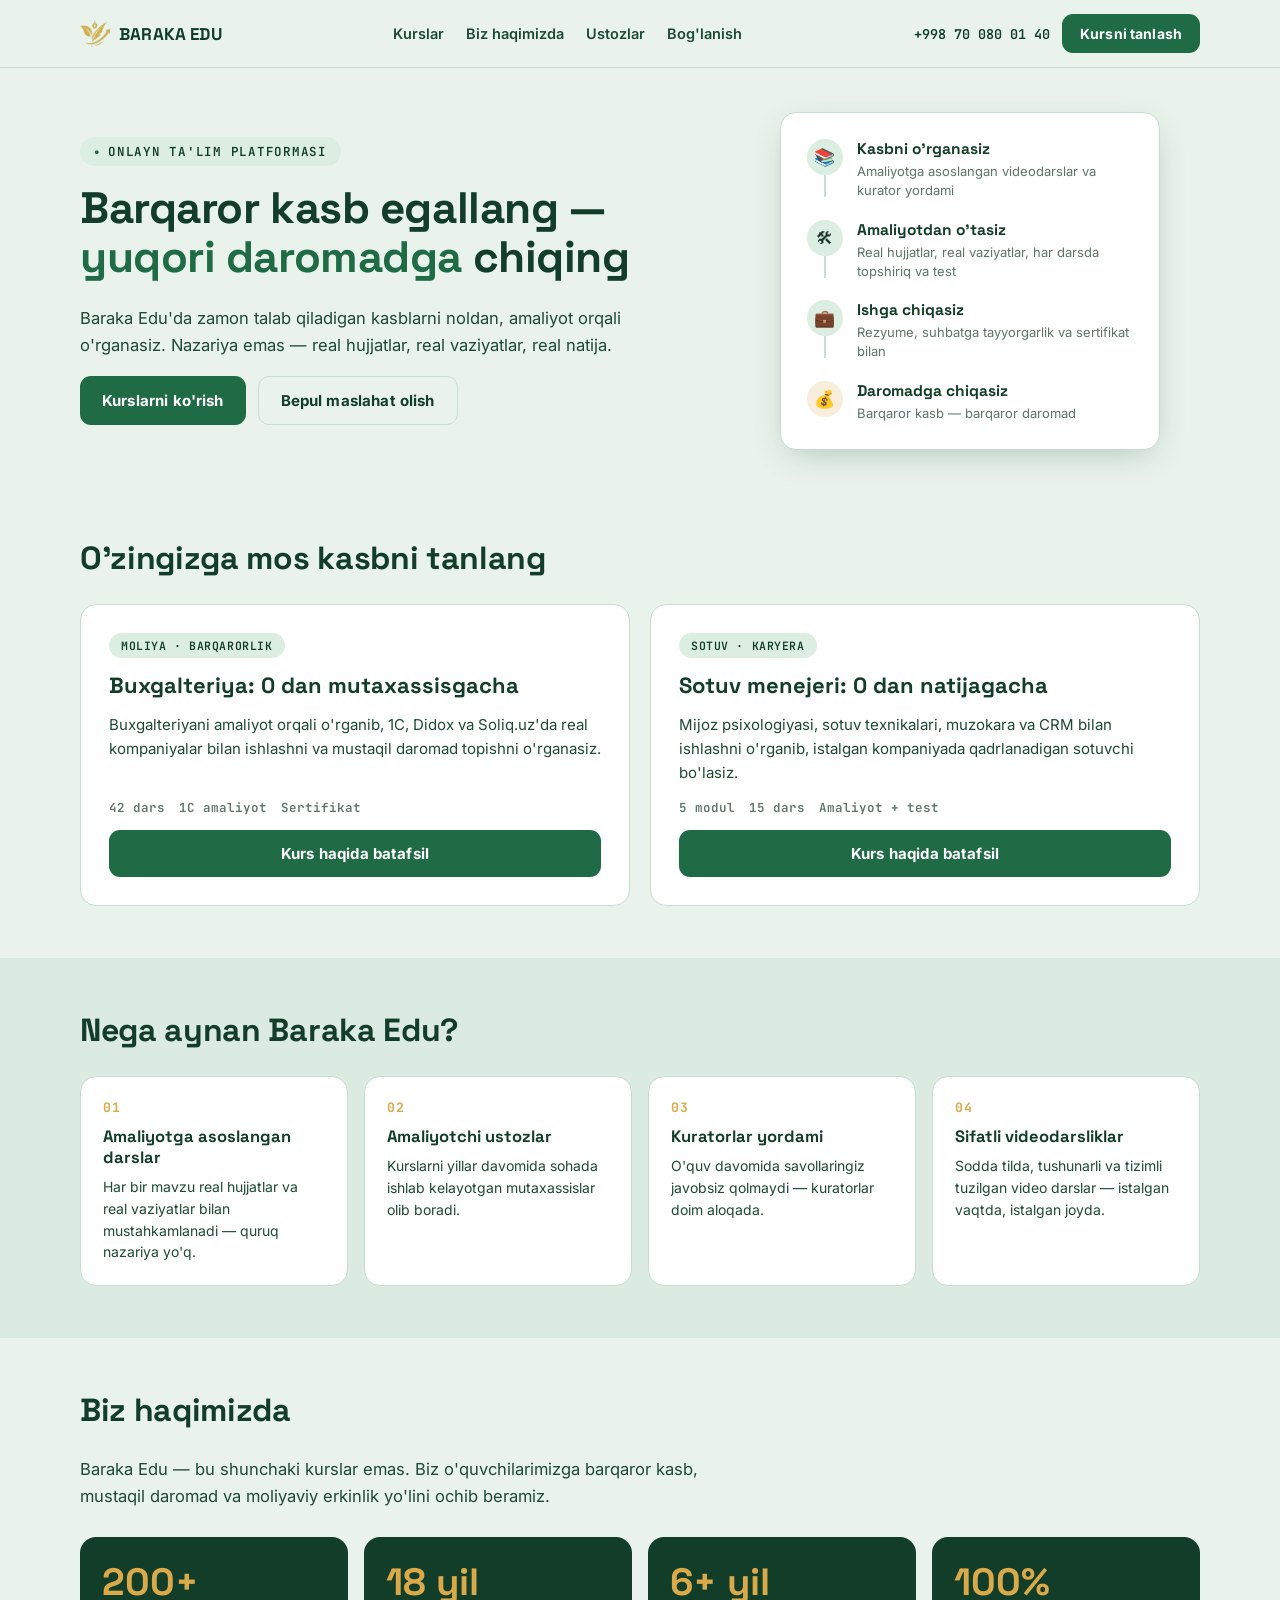
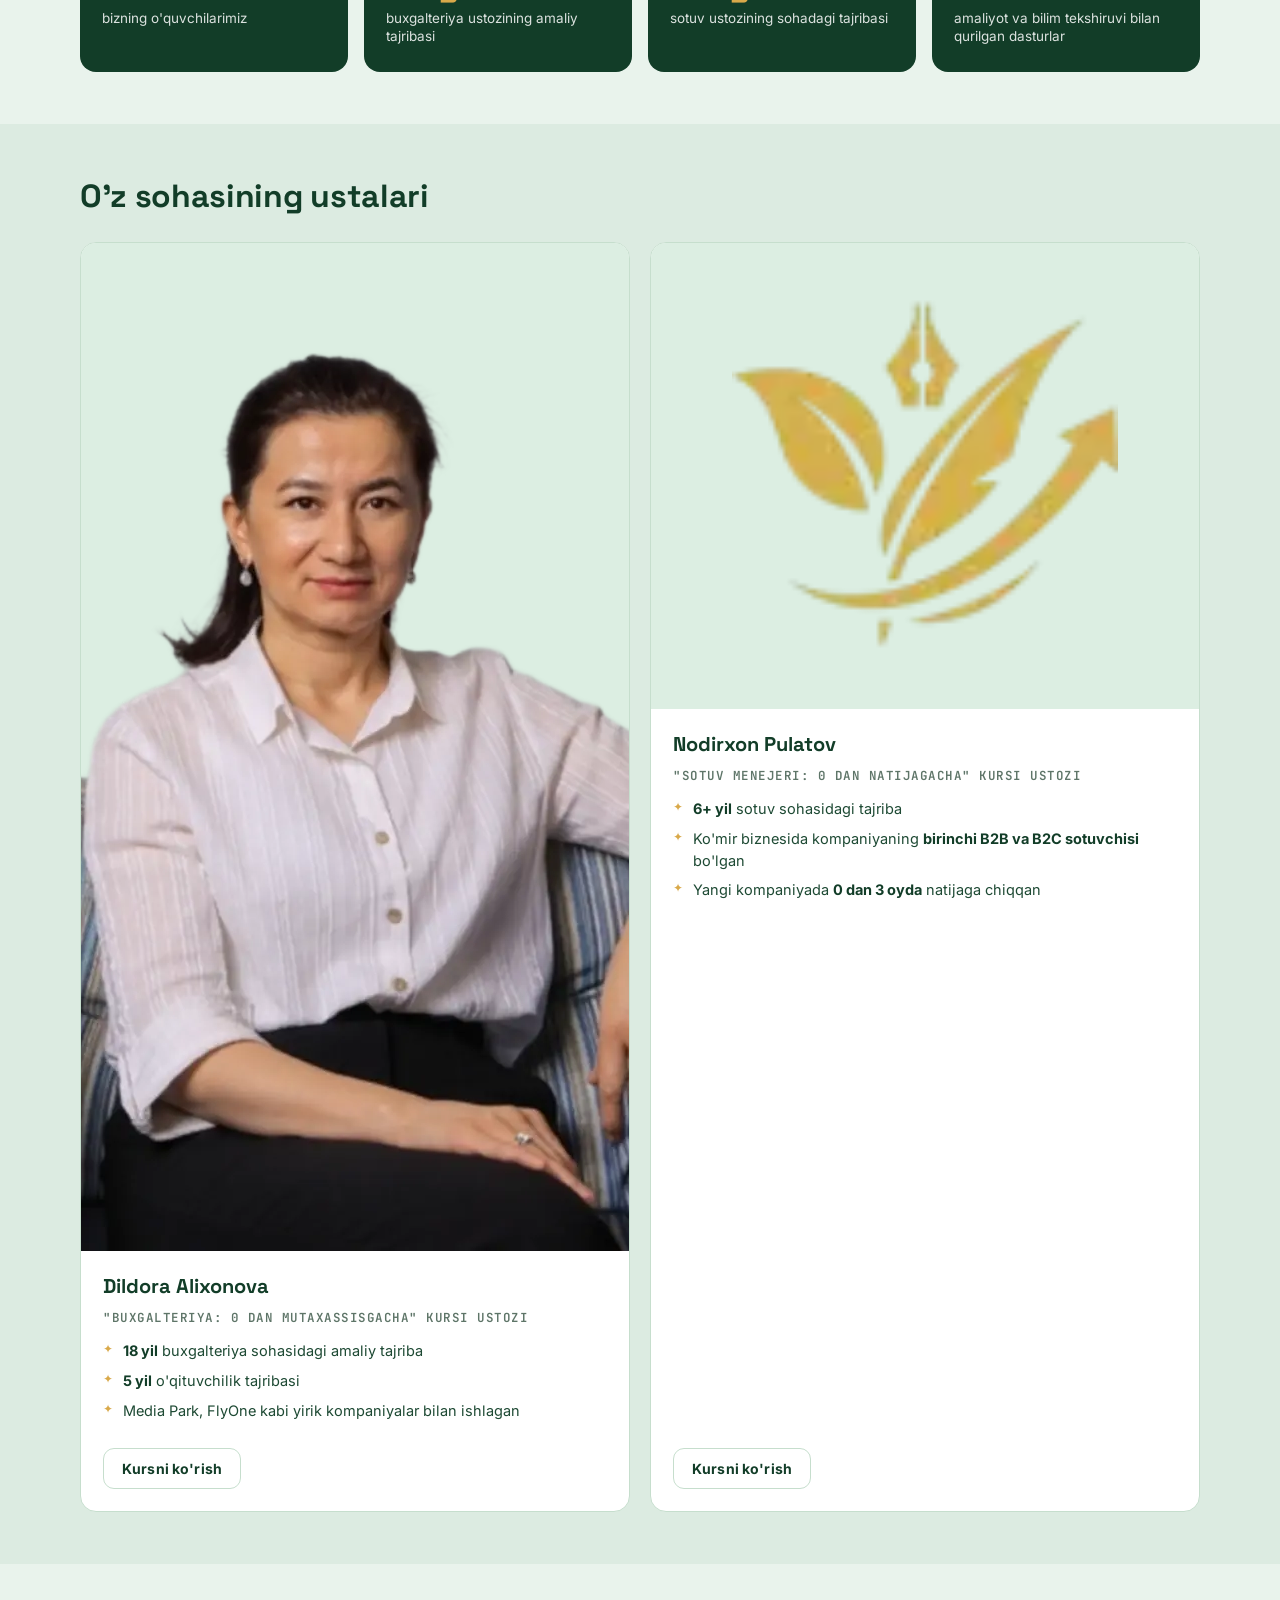
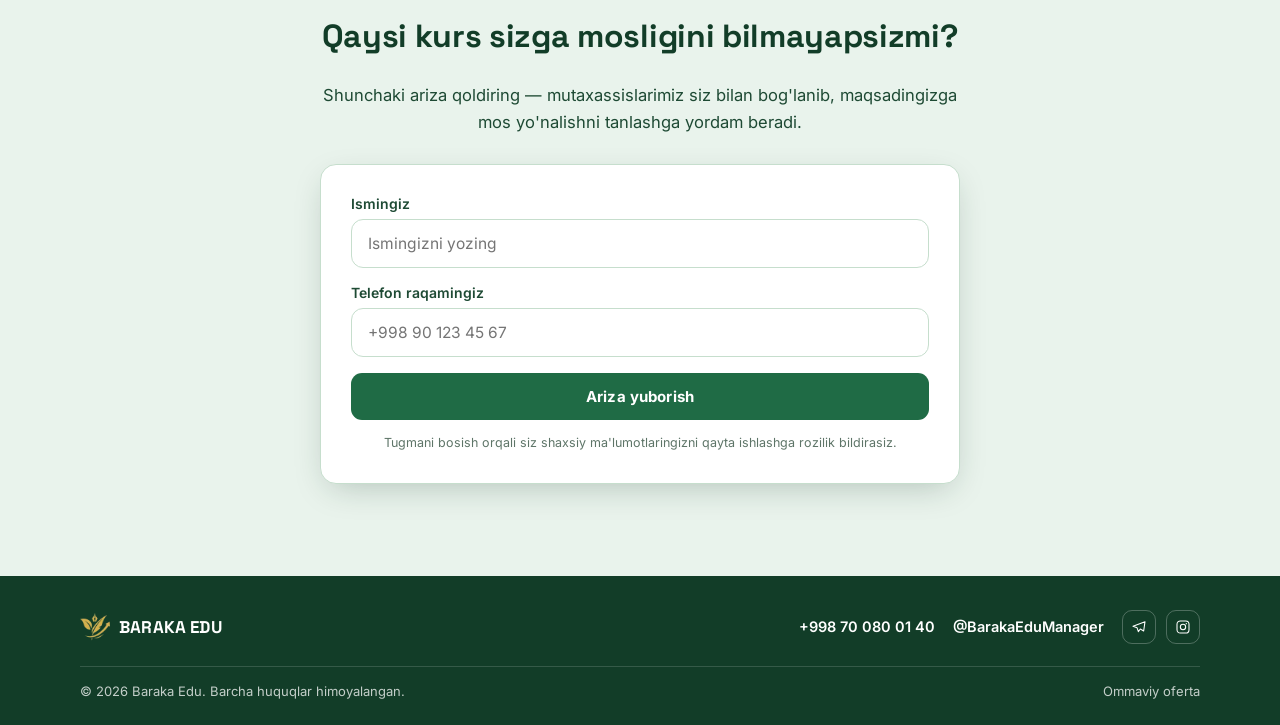
==== index.html @ 8a686b7c "SEO, optimization" ====
<!DOCTYPE html>
<html lang="uz">
<head>
<meta charset="UTF-8">
<meta name="viewport" content="width=device-width, initial-scale=1.0">
<title>Baraka Edu — Buxgalteriya va Sotuv menejeri onlayn kurslari</title>
<meta name="description" content="Baraka Edu — O'zbekistondagi onlayn ta'lim platformasi. Buxgalteriya va Sotuv menejeri kurslari: amaliyotga asoslangan darslar, tajribali ustozlar, kuratorlar yordami va sertifikat.">
<meta name="keywords" content="buxgalteriya kursi, sotuv menejeri kursi, onlayn kurs, 1C kursi, Baraka Edu, Toshkent">
<meta name="author" content="Baraka Edu">
<meta name="robots" content="index, follow, max-image-preview:large, max-snippet:-1">
<link rel="canonical" href="https://barakaeducation.uz/">
<meta property="og:type" content="website">
<meta property="og:site_name" content="Baraka Edu">
<meta property="og:locale" content="uz_UZ">
<meta property="og:url" content="https://barakaeducation.uz/">
<meta property="og:title" content="Baraka Edu — Buxgalteriya va Sotuv menejeri onlayn kurslari">
<meta property="og:description" content="Baraka Edu — O'zbekistondagi onlayn ta'lim platformasi. Buxgalteriya va Sotuv menejeri kurslari: amaliyotga asoslangan darslar, tajribali ustozlar, kuratorlar yordami va sertifikat.">
<meta property="og:image" content="https://barakaeducation.uz/img/og-image.jpg">
<meta name="twitter:card" content="summary_large_image">
<meta name="twitter:title" content="Baraka Edu — Buxgalteriya va Sotuv menejeri onlayn kurslari">
<meta name="twitter:description" content="Baraka Edu — O'zbekistondagi onlayn ta'lim platformasi. Buxgalteriya va Sotuv menejeri kurslari: amaliyotga asoslangan darslar, tajribali ustozlar, kuratorlar yordami va sertifikat.">
<meta name="twitter:image" content="https://barakaeducation.uz/img/og-image.jpg">
<meta name="theme-color" content="#1F6B45">
<link rel="icon" href="img/favicon.webp" type="image/webp">
<link rel="preload" href="fonts/inter-latin-400-normal.woff2" as="font" type="font/woff2" crossorigin>
<link rel="preload" href="fonts/space-grotesk-latin-700-normal.woff2" as="font" type="font/woff2" crossorigin>
<link rel="stylesheet" href="baraka.css?v=5">
<script type="application/ld+json">
{
 "@context": "https://schema.org",
 "@graph": [
  {
   "@type": "EducationalOrganization",
   "@id": "https://barakaeducation.uz/#org",
   "name": "Baraka Edu",
   "url": "https://barakaeducation.uz",
   "logo": "https://barakaeducation.uz/img/logo.webp",
   "description": "Onlayn ta'lim platformasi: buxgalteriya va sotuv menejeri kurslari.",
   "telephone": "+998700800140",
   "email": "info@barakaeducation.uz",
   "address": {
    "@type": "PostalAddress",
    "addressLocality": "Toshkent",
    "addressCountry": "UZ"
   },
   "sameAs": [
    "https://t.me/barakaedumanager",
    "https://instagram.com/barakaedu"
   ],
   "areaServed": {
    "@type": "Country",
    "name": "Uzbekistan"
   },
   "inLanguage": "uz"
  },
  {
   "@type": "WebSite",
   "@id": "https://barakaeducation.uz/#website",
   "url": "https://barakaeducation.uz",
   "name": "Baraka Edu",
   "publisher": {
    "@id": "https://barakaeducation.uz/#org"
   },
   "inLanguage": "uz"
  },
  {
   "@type": "Course",
   "@id": "https://barakaeducation.uz/buxgalteriya#course",
   "name": "Buxgalteriya: 0 dan mutaxassisgacha",
   "description": "Buxgalteriyani noldan o'rganish kursi: nazariya, 1C dasturi, Didox va Soliq.uz amaliyoti. 42 dars, sertifikat bilan yakunlanadi.",
   "url": "https://barakaeducation.uz/buxgalteriya",
   "provider": {
    "@id": "https://barakaeducation.uz/#org"
   },
   "inLanguage": "uz",
   "educationalLevel": "Beginner",
   "teaches": [
    "Buxgalteriya asoslari",
    "1C dasturida ishlash",
    "Didox elektron hujjat aylanishi",
    "Soliq.uz hisobotlari",
    "Ish haqi va xodimlar hisobi",
    "Kassa va bank operatsiyalari",
    "Balans va moliyaviy tahlil"
   ],
   "hasCourseInstance": {
    "@type": "CourseInstance",
    "courseMode": "online",
    "courseWorkload": "P10W",
    "instructor": {
     "@type": "Person",
     "name": "Dildora Alixonova",
     "description": "18 yillik buxgalteriya tajribasi, 5 yil o'qituvchilik. Media Park va FlyOne kompaniyalari bilan ishlagan."
    }
   },
   "numberOfCredits": 42,
   "offers": {
    "@type": "Offer",
    "category": "Paid",
    "availability": "https://schema.org/InStock",
    "priceCurrency": "UZS",
    "url": "https://barakaeducation.uz/buxgalteriya"
   }
  },
  {
   "@type": "Course",
   "@id": "https://barakaeducation.uz/sotuv-menejeri#course",
   "name": "Sotuv menejeri: 0 dan natijagacha",
   "description": "Sotuv menejeri kasbini noldan o'rganish kursi: mijoz psixologiyasi, sotuv texnikalari, muzokara, e'tirozlar bilan ishlash va CRM. 5 modul, 15 dars.",
   "url": "https://barakaeducation.uz/sotuv-menejeri",
   "provider": {
    "@id": "https://barakaeducation.uz/#org"
   },
   "inLanguage": "uz",
   "educationalLevel": "Beginner",
   "teaches": [
    "Sotuv menejerining biznesdagi o'rni",
    "Mijoz tipologiyasi va psixologiyasi",
    "Sotuv voronkasi",
    "SPIN va konsultativ sotuv metodlari",
    "Muzokara olib borish",
    "E'tirozlar bilan ishlash",
    "Chegirmasiz sotish",
    "KPI va motivatsiya",
    "CRM va hisobot"
   ],
   "hasCourseInstance": {
    "@type": "CourseInstance",
    "courseMode": "online",
    "courseWorkload": "P5W",
    "instructor": {
     "@type": "Person",
     "name": "Nodirxon Pulatov",
     "description": "6+ yillik sotuv tajribasi. Ko'mir biznesida kompaniyaning birinchi B2B va B2C sotuvchisi bo'lgan, yangi kompaniyada 0 dan 3 oyda natijaga chiqqan."
    }
   },
   "numberOfCredits": 15,
   "offers": {
    "@type": "Offer",
    "category": "Paid",
    "availability": "https://schema.org/InStock",
    "priceCurrency": "UZS",
    "url": "https://barakaeducation.uz/sotuv-menejeri"
   }
  }
 ]
}
</script>
</head>
<body id="top">

<header>
  <div class="header-inner">
    <a class="brand" href="#top">
      <img loading="eager" decoding="async" width="82" height="82" src="img/logo.webp" alt="Baraka Edu">
      BARAKA EDU
    </a>
    <nav class="mainnav">
      <a href="#kurslar">Kurslar</a>
      <a href="#biz">Biz haqimizda</a>
      <a href="#ustozlar">Ustozlar</a>
      <a href="#ariza">Bog'lanish</a>
    </nav>
    <div class="header-cta">
      <a class="header-phone" href="tel:+998700800140">+998 70 080 01 40</a>
      <a class="btn btn-primary btn-sm" href="#kurslar">Kursni tanlash</a>
    </div>
  </div>
</header>

<!-- HERO -->
<section class="hero">
  <div class="wrap">
    <div class="hero-grid">
      <div>
        <span class="eyebrow">Onlayn ta'lim platformasi</span>
        <h1>Barqaror kasb egallang —<br><em>yuqori daromadga</em> chiqing</h1>
        <p class="lead">Baraka Edu'da zamon talab qiladigan kasblarni noldan, amaliyot orqali o'rganasiz. Nazariya emas — real hujjatlar, real vaziyatlar, real natija.</p>
        <div class="hero-actions">
          <a class="btn btn-primary" href="#kurslar">Kurslarni ko'rish</a>
          <a class="btn btn-ghost" href="#ariza">Bepul maslahat olish</a>
        </div>
      </div>
      <div class="hero-path" aria-label="O'quvchi yo'li">
        <div class="hp-step">
          <div class="hp-rail"><div class="hp-dot">📚</div><div class="hp-line"></div></div>
          <div class="hp-body"><b>Kasbni o'rganasiz</b><span>Amaliyotga asoslangan videodarslar va kurator yordami</span></div>
        </div>
        <div class="hp-step">
          <div class="hp-rail"><div class="hp-dot">🛠</div><div class="hp-line"></div></div>
          <div class="hp-body"><b>Amaliyotdan o'tasiz</b><span>Real hujjatlar, real vaziyatlar, har darsda topshiriq va test</span></div>
        </div>
        <div class="hp-step">
          <div class="hp-rail"><div class="hp-dot">💼</div><div class="hp-line"></div></div>
          <div class="hp-body"><b>Ishga chiqasiz</b><span>Rezyume, suhbatga tayyorgarlik va sertifikat bilan</span></div>
        </div>
        <div class="hp-step gold">
          <div class="hp-rail"><div class="hp-dot">💰</div><div class="hp-line"></div></div>
          <div class="hp-body"><b>Daromadga chiqasiz</b><span>Barqaror kasb — barqaror daromad</span></div>
        </div>
      </div>
    </div>
  </div>
</section>

<!-- KURSLAR -->
<section class="section" id="kurslar">
  <div class="wrap">
    <h2 class="section-title">O'zingizga mos kasbni tanlang</h2>
    <div class="courses-grid">

      <a class="course-card" href="/buxgalteriya">
        <span class="tag">Moliya · Barqarorlik</span>
        <h3>Buxgalteriya: 0 dan mutaxassisgacha</h3>
        <p>Buxgalteriyani amaliyot orqali o'rganib, 1C, Didox va Soliq.uz'da real kompaniyalar bilan ishlashni va mustaqil daromad topishni o'rganasiz.</p>
        <span class="meta"><span>42 dars</span><span>1C amaliyot</span><span>Sertifikat</span></span>
        <span class="btn btn-primary btn-block">Kurs haqida batafsil</span>
      </a>

      <a class="course-card" href="/sotuv-menejeri">
        <span class="tag">Sotuv · Karyera</span>
        <h3>Sotuv menejeri: 0 dan natijagacha</h3>
        <p>Mijoz psixologiyasi, sotuv texnikalari, muzokara va CRM bilan ishlashni o'rganib, istalgan kompaniyada qadrlanadigan sotuvchi bo'lasiz.</p>
        <span class="meta"><span>5 modul</span><span>15 dars</span><span>Amaliyot + test</span></span>
        <span class="btn btn-primary btn-block">Kurs haqida batafsil</span>
      </a>

    </div>
  </div>
</section>

<!-- NEGA BARAKA -->
<section class="section section-alt">
  <div class="wrap">
    <h2 class="section-title">Nega aynan Baraka Edu?</h2>
    <div class="adv-grid">
      <div class="adv">
        <div class="num">01</div>
        <h4>Amaliyotga asoslangan darslar</h4>
        <p>Har bir mavzu real hujjatlar va real vaziyatlar bilan mustahkamlanadi — quruq nazariya yo'q.</p>
      </div>
      <div class="adv">
        <div class="num">02</div>
        <h4>Amaliyotchi ustozlar</h4>
        <p>Kurslarni yillar davomida sohada ishlab kelayotgan mutaxassislar olib boradi.</p>
      </div>
      <div class="adv">
        <div class="num">03</div>
        <h4>Kuratorlar yordami</h4>
        <p>O'quv davomida savollaringiz javobsiz qolmaydi — kuratorlar doim aloqada.</p>
      </div>
      <div class="adv">
        <div class="num">04</div>
        <h4>Sifatli videodarsliklar</h4>
        <p>Sodda tilda, tushunarli va tizimli tuzilgan video darslar — istalgan vaqtda, istalgan joyda.</p>
      </div>
    </div>
  </div>
</section>

<!-- BIZ HAQIMIZDA -->
<section class="section" id="biz">
  <div class="wrap">
    <h2 class="section-title">Biz haqimizda</h2>
    <p class="lead">Baraka Edu — bu shunchaki kurslar emas. Biz o'quvchilarimizga barqaror kasb, mustaqil daromad va moliyaviy erkinlik yo'lini ochib beramiz.</p>
    <div class="stats">
      <div class="stat">
        <div class="n">200+</div>
        <div class="l">bizning o'quvchilarimiz</div>
      </div>
      <div class="stat">
        <div class="n">18 yil</div>
        <div class="l">buxgalteriya ustozining amaliy tajribasi</div>
      </div>
      <div class="stat">
        <div class="n">6+ yil</div>
        <div class="l">sotuv ustozining sohadagi tajribasi</div>
      </div>
      <div class="stat">
        <div class="n">100%</div>
        <div class="l">amaliyot va bilim tekshiruvi bilan qurilgan dasturlar</div>
      </div>
    </div>
  </div>
</section>

<!-- USTOZLAR -->
<section class="section section-alt" id="ustozlar">
  <div class="wrap">
    <h2 class="section-title">O'z sohasining ustalari</h2>
    <div class="speakers-grid">

      <div class="speaker">
        <img loading="eager" decoding="async" width="756" height="1008" src="img/Dildora.webp" alt="Dildora Alixonova">
        <div class="body">
          <h3>Dildora Alixonova</h3>
          <div class="role">"Buxgalteriya: 0 dan mutaxassisgacha" kursi ustozi</div>
          <ul>
            <li><b>18 yil</b> buxgalteriya sohasidagi amaliy tajriba</li>
            <li><b>5 yil</b> o'qituvchilik tajribasi</li>
            <li>Media Park, FlyOne kabi yirik kompaniyalar bilan ishlagan</li>
          </ul>
          <a class="btn btn-ghost btn-sm" href="/buxgalteriya" >Kursni ko'rish</a>
        </div>
      </div>

      <div class="speaker">
        <img src="img/Nodirxon.webp" alt="Nodirxon Pulatov" onerror="this.src='img/logo.webp';this.style.objectFit='contain';this.style.padding='40px'">
        <div class="body">
          <h3>Nodirxon Pulatov</h3>
          <div class="role">"Sotuv menejeri: 0 dan natijagacha" kursi ustozi</div>
          <ul>
            <li><b>6+ yil</b> sotuv sohasidagi tajriba</li>
            <li>Ko'mir biznesida kompaniyaning <b>birinchi B2B va B2C sotuvchisi</b> bo'lgan</li>
            <li>Yangi kompaniyada <b>0 dan 3 oyda</b> natijaga chiqqan</li>
          </ul>
          <a class="btn btn-ghost btn-sm" href="/sotuv-menejeri" >Kursni ko'rish</a>
        </div>
      </div>

    </div>
  </div>
</section>

<!-- UMUMIY ARIZA -->
<section class="section" id="ariza">
  <div class="wrap">
    <h2 class="section-title" style="text-align:center;">Qaysi kurs sizga mosligini bilmayapsizmi?</h2>
    <p class="lead" style="text-align:center;margin:0 auto 28px;">Shunchaki ariza qoldiring — mutaxassislarimiz siz bilan bog'lanib, maqsadingizga mos yo'nalishni tanlashga yordam beradi.</p>
    <div class="quiz-card">
      <div class="quiz-field">
        <label for="g-name">Ismingiz</label>
        <input id="g-name" type="text" placeholder="Ismingizni yozing" autocomplete="name">
      </div>
      <div class="quiz-field">
        <label for="g-phone">Telefon raqamingiz</label>
        <input id="g-phone" type="tel" placeholder="+998 90 123 45 67" autocomplete="tel">
      </div>
      <button class="btn btn-primary btn-block" id="g-submit">Ariza yuborish</button>
      <div class="quiz-err" id="g-err">Iltimos, ism va telefon raqamingizni to'g'ri kiriting.</div>
      <div class="quiz-note">Tugmani bosish orqali siz shaxsiy ma'lumotlaringizni qayta ishlashga rozilik bildirasiz.</div>
      <div class="quiz-done" id="g-done" style="display:none;">
        <div class="big">✅</div>
        <h3>Arizangiz qabul qilindi!</h3>
        <p>Menejerlarimiz tez orada siz bilan bog'lanadi.</p>
      </div>
    </div>
  </div>
</section>

<footer id="contact">
  <div class="wrap">
    <div class="footer-grid">
      <a class="brand" href="#top">
        <img loading="eager" decoding="async" width="82" height="82" src="img/logo.webp" alt="Baraka Edu">
        BARAKA EDU
      </a>
      <div class="footer-contact">
        <a href="tel:+998700800140">+998 70 080 01 40</a>
        <a href="https://t.me/barakaedumanager">@BarakaEduManager</a>
        <div class="footer-social">
          <a href="https://t.me/barakaedumanager" aria-label="Telegram" target="_blank" rel="noopener">
            <svg width="16" height="16" viewBox="0 0 24 24" fill="none"><path d="M21 4L3 11l6 2 2 6 3-4 5 3 2-14z" stroke="currentColor" stroke-width="1.6" stroke-linejoin="round"/></svg>
          </a>
          <a href="https://instagram.com/barakaedu" aria-label="Instagram" target="_blank" rel="noopener">
            <svg width="16" height="16" viewBox="0 0 24 24" fill="none"><rect x="3" y="3" width="18" height="18" rx="5" stroke="currentColor" stroke-width="1.6"/><circle cx="12" cy="12" r="4" stroke="currentColor" stroke-width="1.6"/><circle cx="17" cy="7" r="1" fill="currentColor"/></svg>
          </a>
        </div>
      </div>
    </div>
    <div class="footer-bottom">
      <span>© 2026 Baraka Edu. Barcha huquqlar himoyalangan.</span>
      <a href="/shartnoma">Ommaviy oferta</a>
    </div>
  </div>
</footer>

<script src="lead.js?v=5" defer></script>
<script src="form-main.js?v=5" defer></script>
</body>
</html>
---- baraka.css ----
/* ============================================================
   SELF-HOSTED FONTS — без внешних запросов к Google
   font-display:swap → текст виден сразу
   ============================================================ */
@font-face{font-family:'Inter';font-style:normal;font-weight:400;font-display:swap;src:url('fonts/inter-latin-400-normal.woff2') format('woff2');unicode-range:U+0000-00FF,U+0131,U+0152-0153,U+02BB-02BC,U+02C6,U+02DA,U+02DC,U+2000-206F,U+2074,U+20AC,U+2122,U+2191,U+2193,U+2212,U+2215,U+FEFF,U+FFFD;}
@font-face{font-family:'Inter';font-style:normal;font-weight:400;font-display:swap;src:url('fonts/inter-latin-ext-400-normal.woff2') format('woff2');unicode-range:U+0100-024F,U+0259,U+1E00-1EFF,U+2020,U+20A0-20AB,U+20AD-20CF,U+2113,U+2C60-2C7F,U+A720-A7FF;}
@font-face{font-family:'Inter';font-style:normal;font-weight:600;font-display:swap;src:url('fonts/inter-latin-600-normal.woff2') format('woff2');unicode-range:U+0000-00FF,U+0131,U+0152-0153,U+02BB-02BC,U+02C6,U+02DA,U+02DC,U+2000-206F,U+2074,U+20AC,U+2122,U+2191,U+2193,U+2212,U+2215,U+FEFF,U+FFFD;}
@font-face{font-family:'Inter';font-style:normal;font-weight:600;font-display:swap;src:url('fonts/inter-latin-ext-600-normal.woff2') format('woff2');unicode-range:U+0100-024F,U+0259,U+1E00-1EFF,U+2020,U+20A0-20AB,U+20AD-20CF,U+2113,U+2C60-2C7F,U+A720-A7FF;}
@font-face{font-family:'Inter';font-style:normal;font-weight:700;font-display:swap;src:url('fonts/inter-latin-700-normal.woff2') format('woff2');unicode-range:U+0000-00FF,U+0131,U+0152-0153,U+02BB-02BC,U+02C6,U+02DA,U+02DC,U+2000-206F,U+2074,U+20AC,U+2122,U+2191,U+2193,U+2212,U+2215,U+FEFF,U+FFFD;}
@font-face{font-family:'Inter';font-style:normal;font-weight:700;font-display:swap;src:url('fonts/inter-latin-ext-700-normal.woff2') format('woff2');unicode-range:U+0100-024F,U+0259,U+1E00-1EFF,U+2020,U+20A0-20AB,U+20AD-20CF,U+2113,U+2C60-2C7F,U+A720-A7FF;}
@font-face{font-family:'Space Grotesk';font-style:normal;font-weight:600;font-display:swap;src:url('fonts/space-grotesk-latin-600-normal.woff2') format('woff2');unicode-range:U+0000-00FF,U+0131,U+0152-0153,U+02BB-02BC,U+02C6,U+02DA,U+02DC,U+2000-206F,U+2074,U+20AC,U+2122,U+2191,U+2193,U+2212,U+2215,U+FEFF,U+FFFD;}
@font-face{font-family:'Space Grotesk';font-style:normal;font-weight:600;font-display:swap;src:url('fonts/space-grotesk-latin-ext-600-normal.woff2') format('woff2');unicode-range:U+0100-024F,U+0259,U+1E00-1EFF,U+2020,U+20A0-20AB,U+20AD-20CF,U+2113,U+2C60-2C7F,U+A720-A7FF;}
@font-face{font-family:'Space Grotesk';font-style:normal;font-weight:700;font-display:swap;src:url('fonts/space-grotesk-latin-700-normal.woff2') format('woff2');unicode-range:U+0000-00FF,U+0131,U+0152-0153,U+02BB-02BC,U+02C6,U+02DA,U+02DC,U+2000-206F,U+2074,U+20AC,U+2122,U+2191,U+2193,U+2212,U+2215,U+FEFF,U+FFFD;}
@font-face{font-family:'Space Grotesk';font-style:normal;font-weight:700;font-display:swap;src:url('fonts/space-grotesk-latin-ext-700-normal.woff2') format('woff2');unicode-range:U+0100-024F,U+0259,U+1E00-1EFF,U+2020,U+20A0-20AB,U+20AD-20CF,U+2113,U+2C60-2C7F,U+A720-A7FF;}
@font-face{font-family:'JetBrains Mono';font-style:normal;font-weight:600;font-display:swap;src:url('fonts/jetbrains-mono-latin-600-normal.woff2') format('woff2');unicode-range:U+0000-00FF,U+0131,U+0152-0153,U+02BB-02BC,U+02C6,U+02DA,U+02DC,U+2000-206F,U+2074,U+20AC,U+2122,U+2191,U+2193,U+2212,U+2215,U+FEFF,U+FFFD;}
@font-face{font-family:'JetBrains Mono';font-style:normal;font-weight:600;font-display:swap;src:url('fonts/jetbrains-mono-latin-ext-600-normal.woff2') format('woff2');unicode-range:U+0100-024F,U+0259,U+1E00-1EFF,U+2020,U+20A0-20AB,U+20AD-20CF,U+2113,U+2C60-2C7F,U+A720-A7FF;}
@font-face{font-family:'JetBrains Mono';font-style:normal;font-weight:700;font-display:swap;src:url('fonts/jetbrains-mono-latin-700-normal.woff2') format('woff2');unicode-range:U+0000-00FF,U+0131,U+0152-0153,U+02BB-02BC,U+02C6,U+02DA,U+02DC,U+2000-206F,U+2074,U+20AC,U+2122,U+2191,U+2193,U+2212,U+2215,U+FEFF,U+FFFD;}
@font-face{font-family:'JetBrains Mono';font-style:normal;font-weight:700;font-display:swap;src:url('fonts/jetbrains-mono-latin-ext-700-normal.woff2') format('woff2');unicode-range:U+0100-024F,U+0259,U+1E00-1EFF,U+2020,U+20A0-20AB,U+20AD-20CF,U+2113,U+2C60-2C7F,U+A720-A7FF;}

/* ============================================================
   BARAKA EDU — barakaeducation.uz
   Дизайн-токены перенесены с dildoraalixanova.uz
   ============================================================ */
:root{
  --ink:#123324;
  --ink-2:#1E4A34;
  --paper:#E9F3EC;
  --paper-2:#DCEBE1;
  --card:#FFFFFF;
  --line:#C6DECD;
  --green:#1F6B45;
  --green-deep:#123D28;
  --green-light:#DCEEE2;
  --gold:#D9A94A;
  --rust:#B54834;
  --muted:#5E7568;
  --white:#ffffff;
  --shadow: 0 10px 34px -10px rgba(18,51,36,0.28);
  --radius: 16px;
  --display: 'Space Grotesk', sans-serif;
  --body: 'Inter', sans-serif;
  --mono: 'JetBrains Mono', monospace;
}

*{box-sizing:border-box;}
html{scroll-behavior:smooth;}
body{
  margin:0;
  font-family:var(--body);
  background:var(--paper);
  color:var(--ink);
  -webkit-font-smoothing:antialiased;
}
img{max-width:100%;display:block;}
a{color:inherit;text-decoration:none;}
button{font-family:inherit;cursor:pointer;}

.wrap{max-width:1160px;margin:0 auto;padding:0 20px;}

/* ===== Header ===== */
header{
  position:sticky;top:0;z-index:40;
  background:rgba(233,243,236,0.94);
  backdrop-filter:blur(8px);
  border-bottom:1px solid var(--line);
}
.header-inner{
  display:flex;align-items:center;justify-content:space-between;
  padding:14px 20px;max-width:1160px;margin:0 auto;gap:14px;
}
.brand{
  display:flex;align-items:center;gap:9px;
  font-family:var(--display);font-weight:700;font-size:17px;
  letter-spacing:0.01em;color:var(--green-deep);white-space:nowrap;
}
.brand img{height:30px;width:auto;border-radius:6px;}
nav.mainnav{display:flex;gap:22px;font-size:14.5px;font-weight:600;color:var(--ink-2);}
nav.mainnav a:hover{color:var(--green);}
.header-cta{display:flex;align-items:center;gap:12px;}
.header-phone{font-family:var(--mono);font-weight:600;font-size:13.5px;color:var(--green-deep);white-space:nowrap;}
@media(max-width:820px){
  nav.mainnav{display:none;}
  .header-phone{display:none;}
}

/* ===== Buttons ===== */
.btn{
  display:inline-flex;align-items:center;justify-content:center;gap:8px;
  border:none;border-radius:11px;padding:14px 22px;
  font-weight:700;font-size:15px;letter-spacing:0.01em;
  transition:transform .15s ease, box-shadow .15s ease, background .15s ease;
}
.btn:focus-visible{outline:3px solid var(--gold);outline-offset:2px;}
.btn-primary{background:var(--green);color:#fff;}
.btn-primary:hover{transform:translateY(-1px);box-shadow:var(--shadow);background:var(--green-deep);}
.btn-vip{background:var(--gold);color:var(--green-deep);}
.btn-vip:hover{transform:translateY(-1px);box-shadow:0 10px 30px -8px rgba(217,169,74,0.6);background:#E4B860;}
.btn-ghost{background:transparent;color:var(--green-deep);border:1.5px solid var(--line);}
.btn-ghost:hover{background:var(--paper-2);}
.btn-sm{padding:11px 18px;font-size:14px;}
.btn-block{width:100%;}

/* ===== Typography ===== */
.eyebrow{
  display:inline-flex;align-items:center;gap:8px;
  font-family:var(--mono);font-size:12.5px;font-weight:600;
  letter-spacing:0.06em;text-transform:uppercase;
  color:var(--green-deep);background:var(--green-light);
  border-radius:999px;padding:6px 14px;margin-bottom:18px;
}
.eyebrow::before{content:'●';font-size:9px;color:var(--green);}
h1{
  font-family:var(--display);font-size:clamp(28px,4vw,44px);
  line-height:1.12;font-weight:700;margin:0 0 22px;
  letter-spacing:-0.01em;color:var(--green-deep);
}
h1 em{font-style:normal;color:var(--green);}
h1 .gold{color:var(--gold);font-style:normal;}
h2.section-title{
  font-family:var(--display);font-size:clamp(23px,3vw,32px);
  font-weight:700;color:var(--green-deep);margin:0 0 26px;letter-spacing:-0.01em;
}
.section{padding:52px 0;}
.section-alt{background:var(--paper-2);}
.lead{font-size:16.5px;line-height:1.65;color:var(--ink-2);max-width:640px;}
.muted{color:var(--muted);}

/* ===== Hero ===== */
.hero{padding:44px 0 36px;overflow:hidden;}
.hero-grid{
  display:grid;grid-template-columns:minmax(0,1.15fr) minmax(240px,0.85fr);
  gap:36px;align-items:center;
}
.hero-photo{position:relative;}
.hero-photo img{
  width:100%;max-width:380px;margin:0 auto;
  border-radius:var(--radius);
}
.hero-photo::before{
  content:'';position:absolute;inset:8% -4% -2% 10%;
  background:var(--green-light);border-radius:var(--radius);z-index:-1;
}
.hero-actions{display:flex;gap:12px;flex-wrap:wrap;margin-top:6px;}
@media(max-width:820px){
  .hero-grid{grid-template-columns:1fr;}
  .hero-photo{order:-1;}
  .hero-photo img{max-width:280px;}
}

/* ===== Fact chips (format / to'lov / davomiylik) ===== */
.facts{
  display:grid;grid-template-columns:repeat(auto-fit,minmax(160px,1fr));
  gap:12px;margin-top:28px;
}
.fact{
  background:var(--card);border:1px solid var(--line);
  border-radius:var(--radius);padding:16px 18px;
}
.fact .k{font-family:var(--mono);font-size:11.5px;font-weight:600;letter-spacing:0.05em;text-transform:uppercase;color:var(--muted);margin-bottom:6px;}
.fact .v{font-weight:700;font-size:15px;color:var(--green-deep);line-height:1.35;}

/* ===== Course cards (главная) ===== */
.courses-grid{display:grid;grid-template-columns:1fr 1fr;gap:20px;}
@media(max-width:760px){.courses-grid{grid-template-columns:1fr;}}
.course-card{
  background:var(--card);border:1px solid var(--line);
  border-radius:var(--radius);padding:28px;
  display:flex;flex-direction:column;gap:14px;
  transition:transform .15s ease, box-shadow .15s ease;
}
.course-card:hover{transform:translateY(-3px);box-shadow:var(--shadow);}
.course-card .tag{
  align-self:flex-start;font-family:var(--mono);font-size:11.5px;font-weight:600;
  letter-spacing:0.05em;text-transform:uppercase;
  color:var(--green-deep);background:var(--green-light);
  border-radius:999px;padding:5px 12px;
}
.course-card h3{
  font-family:var(--display);font-size:22px;font-weight:700;
  color:var(--green-deep);margin:0;line-height:1.25;
}
.course-card p{margin:0;color:var(--ink-2);line-height:1.6;font-size:15px;flex:1;}
.course-card .meta{
  display:flex;gap:14px;flex-wrap:wrap;
  font-family:var(--mono);font-size:12.5px;font-weight:600;color:var(--muted);
}

/* ===== Advantages ===== */
.adv-grid{display:grid;grid-template-columns:repeat(auto-fit,minmax(220px,1fr));gap:16px;}
.adv{
  background:var(--card);border:1px solid var(--line);
  border-radius:var(--radius);padding:22px;
}
.adv .num{
  font-family:var(--mono);font-weight:700;font-size:13px;color:var(--gold);
  margin-bottom:10px;letter-spacing:0.05em;
}
.adv h4{font-family:var(--display);font-size:16.5px;font-weight:700;color:var(--green-deep);margin:0 0 8px;}
.adv p{margin:0;font-size:14px;line-height:1.55;color:var(--ink-2);}

/* ===== Stats (о нас) ===== */
.stats{display:grid;grid-template-columns:repeat(auto-fit,minmax(180px,1fr));gap:16px;margin-top:26px;}
.stat{
  background:var(--green-deep);color:#fff;border-radius:var(--radius);
  padding:26px 22px;
}
.stat .n{font-family:var(--display);font-size:clamp(28px,3.4vw,38px);font-weight:700;color:var(--gold);line-height:1;}
.stat .l{margin-top:8px;font-size:13.5px;line-height:1.4;color:rgba(255,255,255,0.85);}

/* ===== Speakers ===== */
.speakers-grid{display:grid;grid-template-columns:1fr 1fr;gap:20px;}
@media(max-width:760px){.speakers-grid{grid-template-columns:1fr;}}
.speaker{
  background:var(--card);border:1px solid var(--line);
  border-radius:var(--radius);overflow:hidden;
  display:flex;flex-direction:column;
}
.speaker img{width:100%;aspect-ratio:4/3.4;object-fit:cover;object-position:top;background:var(--green-light);}
.speaker .body{padding:22px;display:flex;flex-direction:column;gap:10px;}
.speaker h3{font-family:var(--display);font-size:20px;font-weight:700;color:var(--green-deep);margin:0;}
.speaker .role{font-family:var(--mono);font-size:12.5px;font-weight:600;color:var(--muted);text-transform:uppercase;letter-spacing:0.04em;}
.speaker ul{margin:4px 0 0;padding:0;list-style:none;display:flex;flex-direction:column;gap:8px;}
.speaker li{font-size:14.5px;line-height:1.5;color:var(--ink-2);padding-left:20px;position:relative;}
.speaker li::before{content:'✦';position:absolute;left:0;color:var(--gold);font-size:12px;}
.speaker li b{color:var(--green-deep);}

/* ===== Audience (bu kurs siz uchun) ===== */
.aud-grid{display:grid;grid-template-columns:repeat(auto-fit,minmax(230px,1fr));gap:14px;}
.aud{
  background:var(--card);border:1px solid var(--line);border-radius:var(--radius);
  padding:18px 20px;font-size:14.5px;line-height:1.55;color:var(--ink-2);
  display:flex;gap:12px;align-items:flex-start;
}
.aud::before{content:'✓';flex:none;width:22px;height:22px;border-radius:50%;
  background:var(--green-light);color:var(--green);font-weight:700;font-size:13px;
  display:inline-flex;align-items:center;justify-content:center;margin-top:1px;}

/* ===== Program (модули аккордеоном) ===== */
.program{display:flex;flex-direction:column;gap:12px;}
.mod{
  background:var(--card);border:1px solid var(--line);border-radius:var(--radius);
  overflow:hidden;
}
.mod summary{
  list-style:none;cursor:pointer;padding:20px 22px;
  display:flex;align-items:center;gap:14px;
}
.mod summary::-webkit-details-marker{display:none;}
.mod .mnum{
  flex:none;font-family:var(--mono);font-weight:700;font-size:13px;
  color:var(--green-deep);background:var(--green-light);
  border-radius:9px;padding:8px 11px;
}
.mod .mtitle{font-family:var(--display);font-weight:700;font-size:16.5px;color:var(--green-deep);flex:1;line-height:1.3;}
.mod .mcount{font-family:var(--mono);font-size:12px;font-weight:600;color:var(--muted);white-space:nowrap;}
.mod summary::after{content:'+';font-family:var(--display);font-size:22px;color:var(--green);transition:transform .2s ease;}
.mod[open] summary::after{transform:rotate(45deg);}
.mod .mbody{padding:0 22px 20px;border-top:1px dashed var(--line);}
.mod .mbody p{margin:14px 0 10px;font-size:14.5px;line-height:1.6;color:var(--ink-2);}
.mod .mbody ol{margin:0;padding-left:20px;display:flex;flex-direction:column;gap:7px;font-size:14px;color:var(--ink-2);}

/* ===== Skills / natija ===== */
.skills{display:flex;flex-wrap:wrap;gap:10px;}
.skill{
  background:var(--card);border:1px solid var(--line);border-radius:999px;
  padding:10px 18px;font-size:14px;font-weight:600;color:var(--green-deep);
}
.cert{
  margin-top:26px;background:var(--green-deep);border-radius:var(--radius);
  color:#fff;padding:26px;display:flex;gap:18px;align-items:center;flex-wrap:wrap;
}
.cert .ic{flex:none;width:52px;height:52px;border-radius:14px;background:rgba(217,169,74,0.18);
  display:flex;align-items:center;justify-content:center;font-size:26px;}
.cert p{margin:0;font-size:15px;line-height:1.55;color:rgba(255,255,255,0.92);}
.cert b{color:var(--gold);}

/* ===== Payments ===== */
.pays{display:flex;gap:22px;align-items:center;flex-wrap:wrap;margin-top:18px;}
.pays img{height:26px;width:auto;opacity:0.85;filter:grayscale(0.15);}

/* ===== Quiz ===== */
.quiz-card{
  max-width:640px;margin:0 auto;background:var(--card);
  border:1px solid var(--line);border-radius:var(--radius);
  box-shadow:var(--shadow);padding:30px;
}
.quiz-progress{height:6px;border-radius:999px;background:var(--paper-2);overflow:hidden;margin-bottom:26px;}
.quiz-progress i{display:block;height:100%;background:var(--green);border-radius:999px;transition:width .25s ease;}
.quiz-step{display:none;}
.quiz-step.active{display:block;animation:qfade .25s ease;}
@keyframes qfade{from{opacity:0;transform:translateY(6px);}to{opacity:1;transform:none;}}
@media (prefers-reduced-motion: reduce){
  .quiz-step.active{animation:none;}
  .btn, .course-card{transition:none;}
}
.quiz-q{font-family:var(--display);font-size:19px;font-weight:700;color:var(--green-deep);margin:0 0 18px;line-height:1.35;}
.quiz-opts{display:flex;flex-direction:column;gap:10px;}
.quiz-opt{
  text-align:left;background:var(--paper);border:1.5px solid var(--line);
  border-radius:12px;padding:14px 18px;font-size:15px;font-weight:600;color:var(--ink);
  transition:border-color .12s ease, background .12s ease;
}
.quiz-opt:hover{border-color:var(--green);background:var(--green-light);}
.quiz-opt.selected{border-color:var(--green);background:var(--green-light);color:var(--green-deep);}
.quiz-nav{display:flex;justify-content:space-between;gap:12px;margin-top:24px;}
.quiz-field{margin-bottom:16px;text-align:left;}
.quiz-field label{display:block;font-size:14px;font-weight:600;color:var(--ink-2);margin-bottom:7px;}
.quiz-field input{
  width:100%;padding:14px 16px;border:1.5px solid var(--line);border-radius:12px;
  font-size:15.5px;font-family:var(--body);outline:none;background:#fff;color:var(--ink);
  transition:border-color .12s ease;
}
.quiz-field input:focus{border-color:var(--green);}
.quiz-done{text-align:center;padding:16px 0;}
.quiz-done .big{font-size:44px;margin-bottom:12px;}
.quiz-done h3{font-family:var(--display);color:var(--green-deep);margin:0 0 8px;}
.quiz-done p{color:var(--ink-2);margin:0;line-height:1.6;}
.quiz-note{margin-top:14px;font-size:12.5px;color:var(--muted);line-height:1.5;text-align:center;}
.quiz-err{display:none;margin-top:12px;font-size:13.5px;color:var(--rust);text-align:center;}

/* ===== Footer ===== */
footer{background:var(--green-deep);color:#fff;margin-top:40px;}
.footer-grid{
  display:flex;justify-content:space-between;align-items:center;gap:20px;
  flex-wrap:wrap;padding:34px 0 22px;
}
footer .brand{color:#fff;}
.footer-contact{display:flex;align-items:center;gap:18px;flex-wrap:wrap;font-size:14.5px;font-weight:600;}
.footer-contact a:hover{color:var(--gold);}
.footer-social{display:flex;gap:10px;}
.footer-social a{
  width:34px;height:34px;border-radius:10px;border:1px solid rgba(255,255,255,0.25);
  display:inline-flex;align-items:center;justify-content:center;
}
.footer-social a:hover{background:rgba(255,255,255,0.1);}
.footer-bottom{
  border-top:1px solid rgba(255,255,255,0.15);
  display:flex;justify-content:space-between;gap:12px;flex-wrap:wrap;
  padding:16px 0 26px;font-size:13px;color:rgba(255,255,255,0.75);
}
.footer-bottom a:hover{color:var(--gold);}

/* ===== Roadmap ===== */
.roadmap{display:grid;grid-template-columns:repeat(3,1fr);gap:14px;counter-reset:rstep;}
@media(max-width:820px){.roadmap{grid-template-columns:1fr 1fr;}}
@media(max-width:540px){.roadmap{grid-template-columns:1fr;}}
.rstep{
  background:var(--card);border:1px solid var(--line);border-radius:var(--radius);
  padding:18px 20px;display:flex;gap:14px;align-items:flex-start;
}
.rstep .dot{
  flex:none;width:34px;height:34px;border-radius:50%;
  display:flex;align-items:center;justify-content:center;
  font-family:var(--display);font-weight:700;font-size:15px;color:#fff;
  background:var(--green-deep);
}
.rstep.t-study .dot{background:var(--green-deep);}
.rstep.t-work .dot{background:var(--green);}
.rstep.t-result .dot{background:var(--gold);color:var(--green-deep);}
.rstep.t-goal .dot{background:#0B2418;}
.rstep h4{font-family:var(--display);font-size:15.5px;font-weight:700;color:var(--green-deep);margin:2px 0 4px;line-height:1.3;}
.rstep .dur{font-family:var(--mono);font-size:12.5px;font-weight:600;color:var(--muted);}
.rstep.t-result .dur{color:#A87F1F;}
.roadmap-legend{
  display:flex;gap:20px;flex-wrap:wrap;margin-top:18px;
  font-size:13px;color:var(--muted);font-weight:600;
}
.roadmap-legend span{display:inline-flex;align-items:center;gap:8px;}
.roadmap-legend i{width:11px;height:11px;border-radius:50%;display:inline-block;}

/* ===== Fit / not fit ===== */
.fit-grid{display:grid;grid-template-columns:1fr 1fr;gap:20px;}
@media(max-width:760px){.fit-grid{grid-template-columns:1fr;}}
.fit-col{background:var(--card);border:1px solid var(--line);border-radius:var(--radius);padding:26px;}
.fit-col.no{border-color:#E3C7C0;}
.fit-col h3{font-family:var(--display);font-size:18px;font-weight:700;margin:0 0 16px;color:var(--green-deep);display:flex;align-items:center;gap:10px;}
.fit-col.no h3{color:var(--rust);}
.fit-col ul{margin:0;padding:0;list-style:none;display:flex;flex-direction:column;gap:11px;}
.fit-col li{font-size:14.5px;line-height:1.55;color:var(--ink-2);display:flex;gap:11px;align-items:flex-start;}
.fit-col li::before{content:'✓';flex:none;width:21px;height:21px;border-radius:50%;
  background:var(--green-light);color:var(--green);font-weight:700;font-size:12px;
  display:inline-flex;align-items:center;justify-content:center;margin-top:1px;}
.fit-col.no li::before{content:'✕';background:#F4E2DE;color:var(--rust);}

/* ===== Proof stats (рынок) ===== */
.proof-grid{display:grid;grid-template-columns:1fr 1fr;gap:16px;}
@media(max-width:680px){.proof-grid{grid-template-columns:1fr;}}
.proof{
  background:var(--card);border:1px solid var(--line);border-radius:var(--radius);
  padding:26px 24px;
}
.proof .n{font-family:var(--display);font-weight:700;font-size:clamp(28px,3.6vw,40px);color:var(--green);line-height:1;}
.proof.gold .n{color:var(--gold);}
.proof .t{margin-top:9px;font-weight:700;font-size:15px;color:var(--green-deep);}
.proof .s{margin-top:4px;font-size:13px;color:var(--muted);font-style:italic;}
.proof-banner{
  margin-top:16px;background:var(--green-deep);border-radius:var(--radius);
  color:rgba(255,255,255,0.94);padding:20px 24px;font-size:15px;line-height:1.55;
}
.proof-banner b{color:var(--gold);}
.proof-src{margin-top:10px;font-size:12px;color:var(--muted);text-align:right;font-style:italic;}

/* ===== Video ===== */
.video-grid{display:grid;grid-template-columns:repeat(auto-fit,minmax(260px,1fr));gap:16px;}
.video-item{
  background:var(--card);border:1px solid var(--line);border-radius:var(--radius);
  overflow:hidden;
}
.video-item .frame{position:relative;aspect-ratio:16/9;background:var(--green-deep);}
.video-item .frame iframe{position:absolute;inset:0;width:100%;height:100%;border:0;}
.video-item .cap{padding:14px 16px;font-size:14px;font-weight:600;color:var(--green-deep);line-height:1.4;}

/* ===== FAQ ===== */
.faq .mod summary{padding:18px 22px;}
.faq .mtitle{font-size:15.5px;}
.faq .mbody p{margin:12px 0 4px;}

/* ===== Hero mini-roadmap (главная) ===== */
.hero-path{
  background:var(--card);border:1px solid var(--line);border-radius:var(--radius);
  box-shadow:var(--shadow);padding:26px;display:flex;flex-direction:column;gap:0;
  max-width:380px;margin:0 auto;width:100%;
}
.hp-step{display:flex;gap:14px;align-items:flex-start;}
.hp-rail{display:flex;flex-direction:column;align-items:center;flex:none;}
.hp-dot{width:36px;height:36px;border-radius:50%;display:flex;align-items:center;justify-content:center;font-size:17px;background:var(--green-light);}
.hp-line{width:2px;flex:1;min-height:22px;background:var(--line);}
.hp-step:last-child .hp-line{display:none;}
.hp-body{padding-bottom:20px;}
.hp-step:last-child .hp-body{padding-bottom:0;}
.hp-body b{display:block;font-family:var(--display);font-size:15.5px;color:var(--green-deep);}
.hp-body span{font-size:13px;color:var(--muted);line-height:1.45;display:block;margin-top:3px;}
.hp-step.gold .hp-dot{background:rgba(217,169,74,0.2);}

/* Кнопки карточек прижаты к низу — одинаковая высота */
.speaker .body{flex:1;}
.speaker .body .btn{margin-top:auto;}

/* ===== Отзывы учеников (вертикальное видео) ===== */
.video-grid.vertical{grid-template-columns:repeat(auto-fit,minmax(240px,1fr));max-width:900px;margin:0 auto;}
.video-grid.vertical .frame{aspect-ratio:9/16;}

/* ===== Roadmap v2 — плашки ===== */
.roadmap{display:grid;grid-template-columns:repeat(3,1fr);gap:16px;}
@media(max-width:900px){.roadmap{grid-template-columns:1fr 1fr;}}
@media(max-width:560px){.roadmap{grid-template-columns:1fr;}}
.rstep{
  background:var(--card);border:1px solid var(--line);border-radius:14px;
  padding:20px 22px;display:flex;gap:16px;align-items:center;
  min-height:92px;
}
.rstep .dot{
  flex:none;width:38px;height:38px;border-radius:50%;
  display:flex;align-items:center;justify-content:center;
  font-family:var(--display);font-weight:700;font-size:16px;color:#fff;
  background:var(--green-deep);
}
.rstep .rbody{display:flex;flex-direction:column;gap:5px;min-width:0;}
.rstep h4{font-family:var(--display);font-size:16px;font-weight:700;color:var(--green-deep);margin:0;line-height:1.3;}
.rstep .dur{font-family:var(--mono);font-size:12.5px;font-weight:600;color:var(--green);}
.rstep.t-study .dot{background:var(--green-deep);}
.rstep.t-work .dot{background:var(--green);}
.rstep.t-result .dot{background:var(--gold);color:var(--green-deep);}
.rstep.t-result .dur{color:#9C7418;}
.rstep.t-goal .dot{background:#0B2418;}

/* ===== Proof v2 — плашки без крупных цифр ===== */
.proof-grid{display:grid;grid-template-columns:1fr 1fr;gap:16px;}
@media(max-width:680px){.proof-grid{grid-template-columns:1fr;}}
.proof{
  background:var(--card);border:1px solid var(--line);border-radius:14px;
  padding:24px;
}
.proof .n{font-family:var(--display);font-weight:700;font-size:clamp(26px,3.4vw,38px);color:var(--green);line-height:1.05;}
.proof.gold .n{color:var(--gold);}
.proof .t{margin-top:10px;font-weight:700;font-size:15px;color:var(--green-deep);line-height:1.4;}
.proof .s{margin-top:5px;font-size:13px;color:var(--muted);font-style:italic;line-height:1.45;}

/* Качественные пруфы (текстовый заголовок вместо цифры) */
.proof .n.txt{font-size:clamp(19px,2.2vw,24px);line-height:1.25;}

/* Оплата — всегда внизу секции */
.pays{
  display:flex;gap:26px;align-items:center;flex-wrap:wrap;
  margin-top:34px;padding-top:24px;border-top:1px solid var(--line);
}
.pays-label{
  width:100%;font-family:var(--mono);font-size:12px;font-weight:600;
  letter-spacing:0.05em;text-transform:uppercase;color:var(--muted);margin-bottom:-8px;
}

/* ===== Выравнивание карточек спикеров по нижней линии ===== */
.speakers-grid{align-items:stretch;}
.speaker{height:100%;}
.speaker .body{flex:1;display:flex;flex-direction:column;}
.speaker .body ul{flex:1;}
.speaker .body .btn{margin-top:16px;align-self:flex-start;}

/* ===== YouTube-фасад: плеер грузится только по клику ===== */
.yt-facade{
  position:absolute;inset:0;width:100%;height:100%;padding:0;border:0;
  background:var(--green-deep);cursor:pointer;display:block;overflow:hidden;
}
.yt-facade img{width:100%;height:100%;object-fit:cover;transition:transform .3s ease;}
.yt-facade:hover img{transform:scale(1.04);}
.yt-facade .yt-play{
  position:absolute;top:50%;left:50%;transform:translate(-50%,-50%);
  width:62px;height:44px;border-radius:12px;background:rgba(18,51,36,0.82);
  transition:background .2s ease;
}
.yt-facade .yt-play::after{
  content:'';position:absolute;top:50%;left:52%;transform:translate(-50%,-50%);
  border-style:solid;border-width:9px 0 9px 15px;border-color:transparent transparent transparent #fff;
}
.yt-facade:hover .yt-play{background:var(--rust);}
.yt-facade:focus-visible{outline:3px solid var(--gold);outline-offset:-3px;}
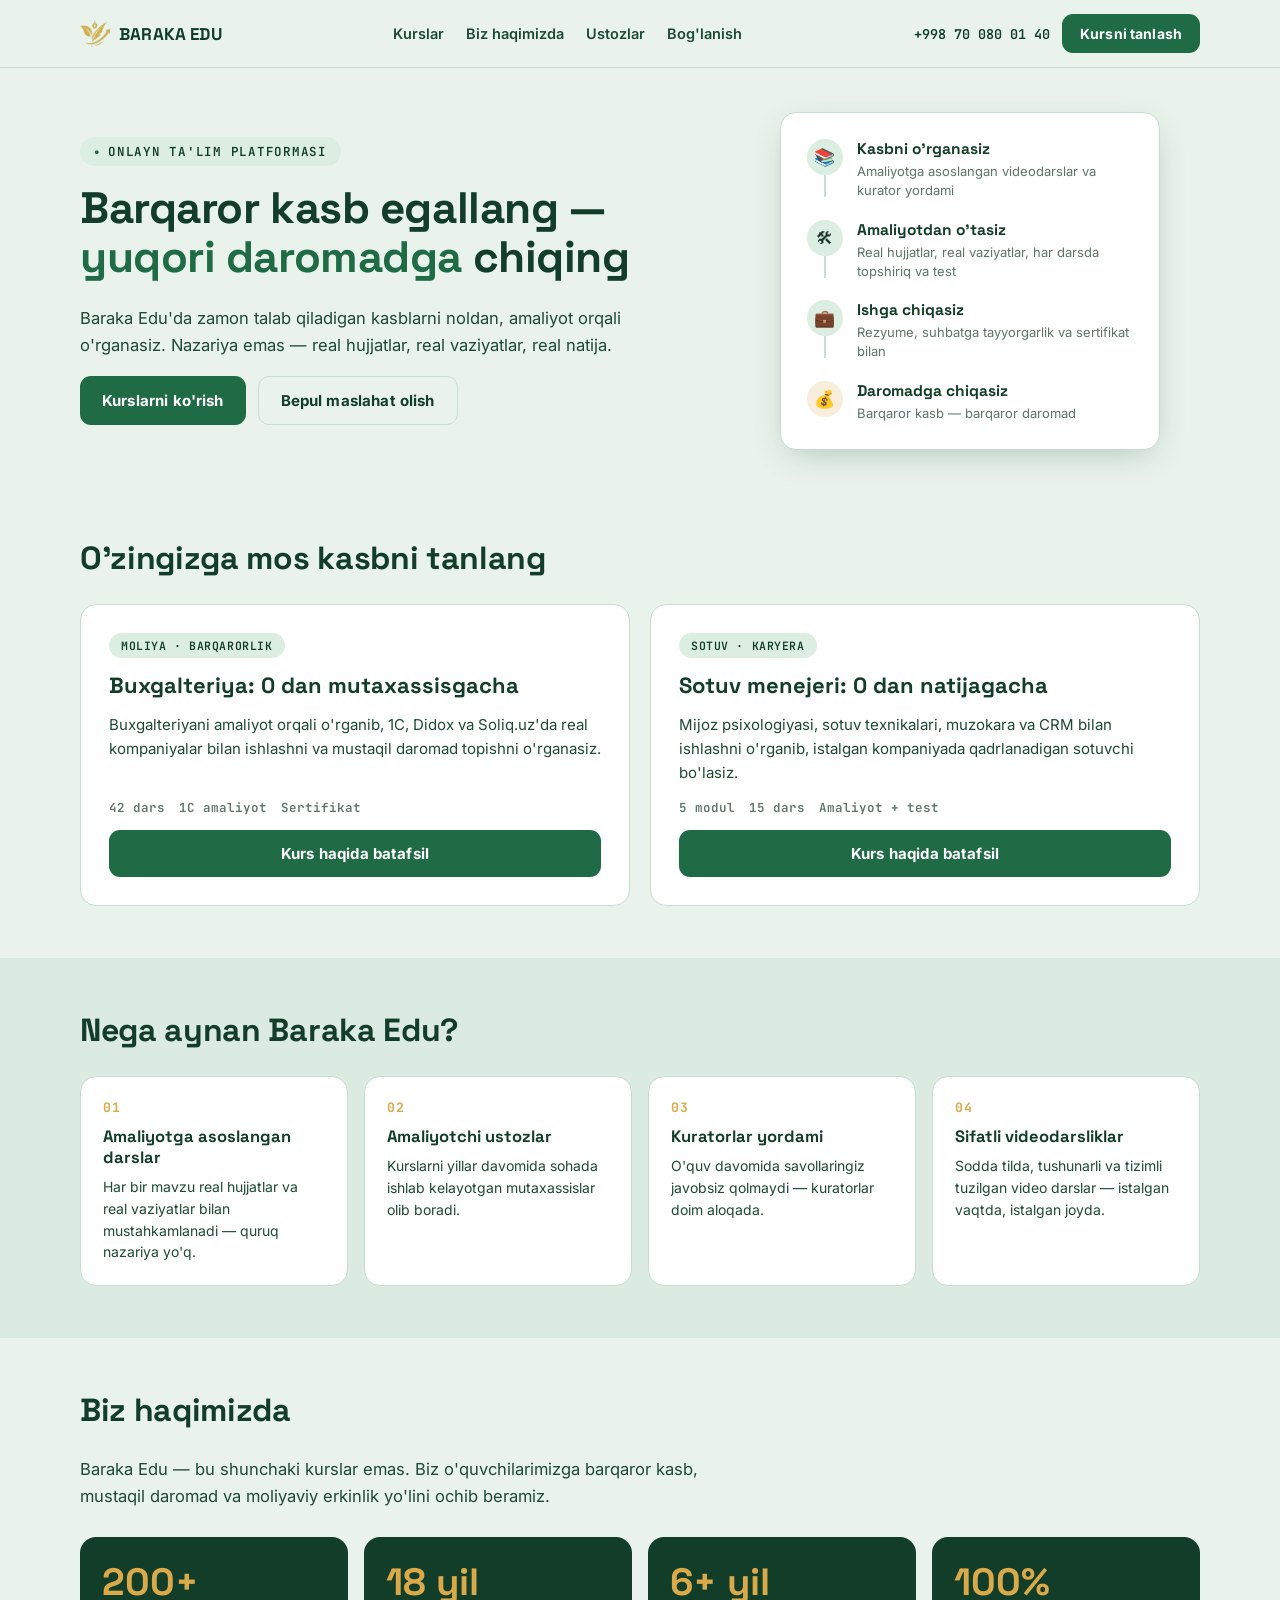
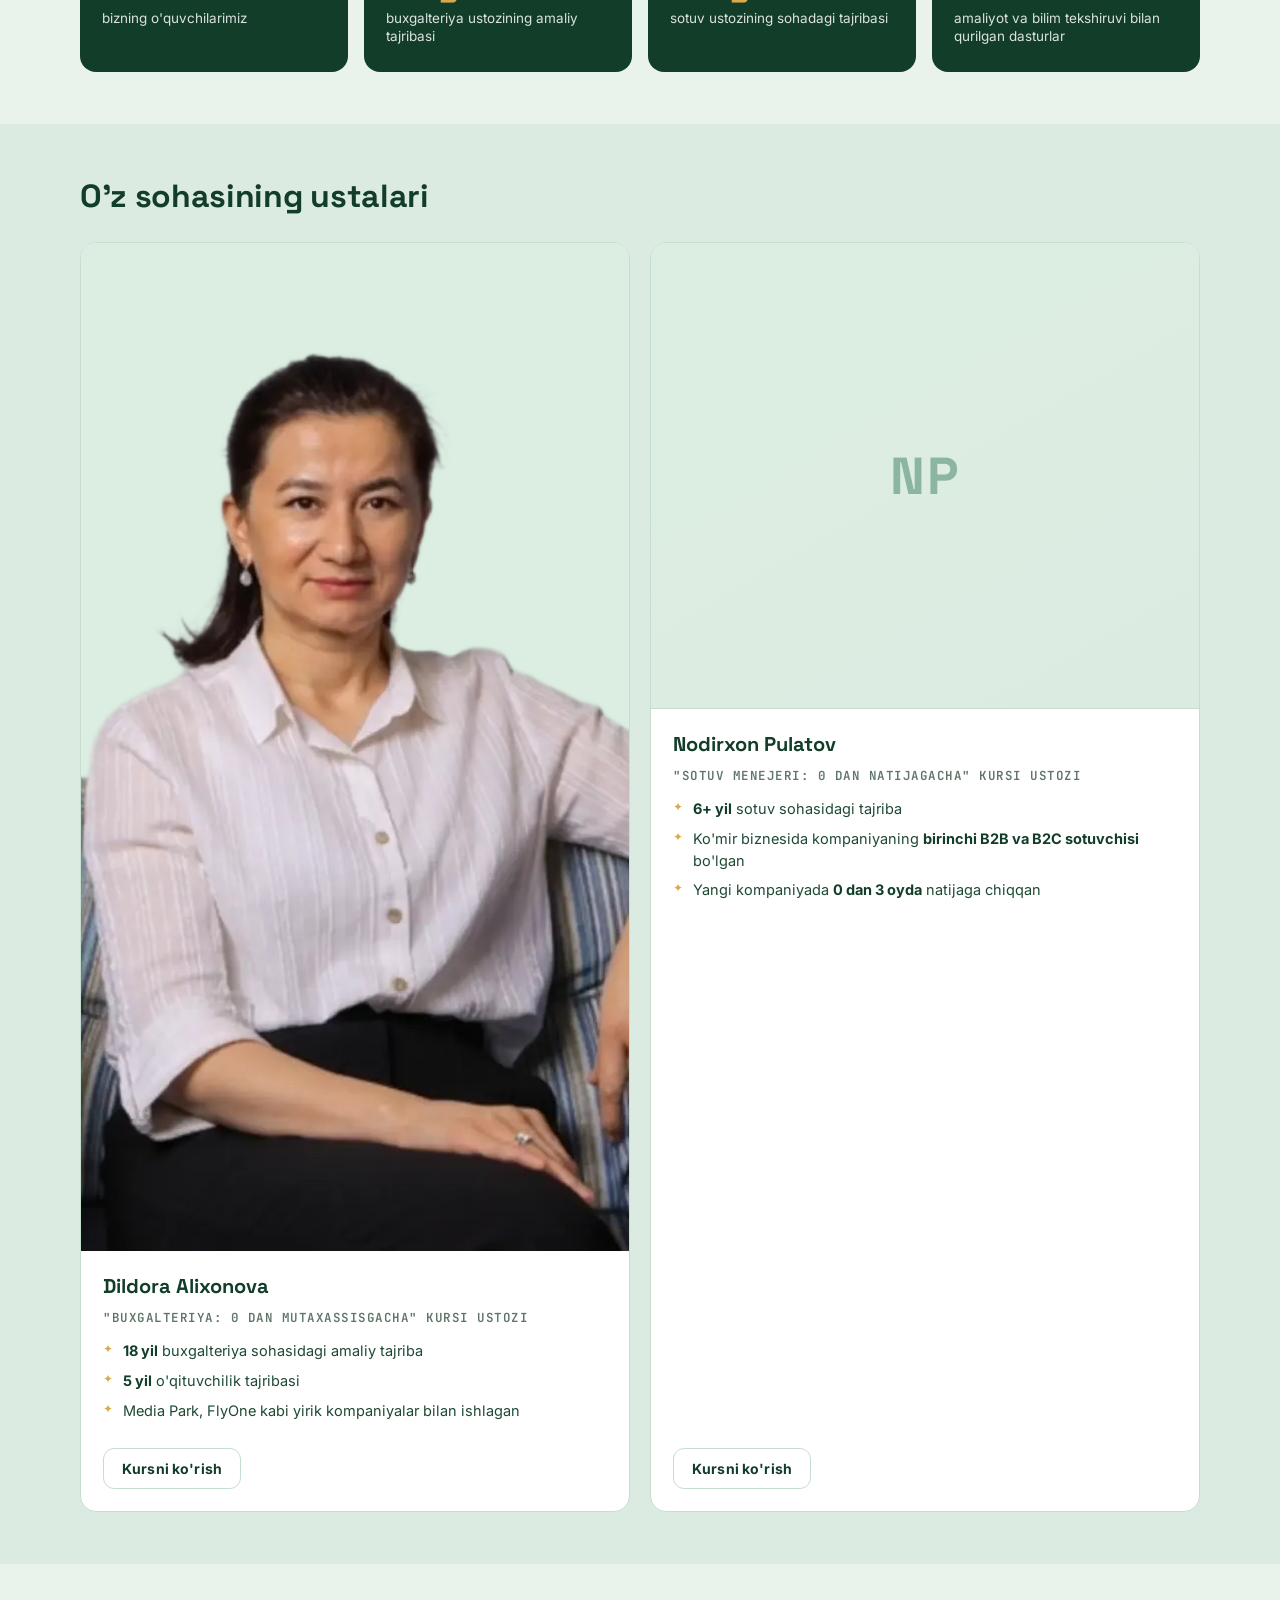
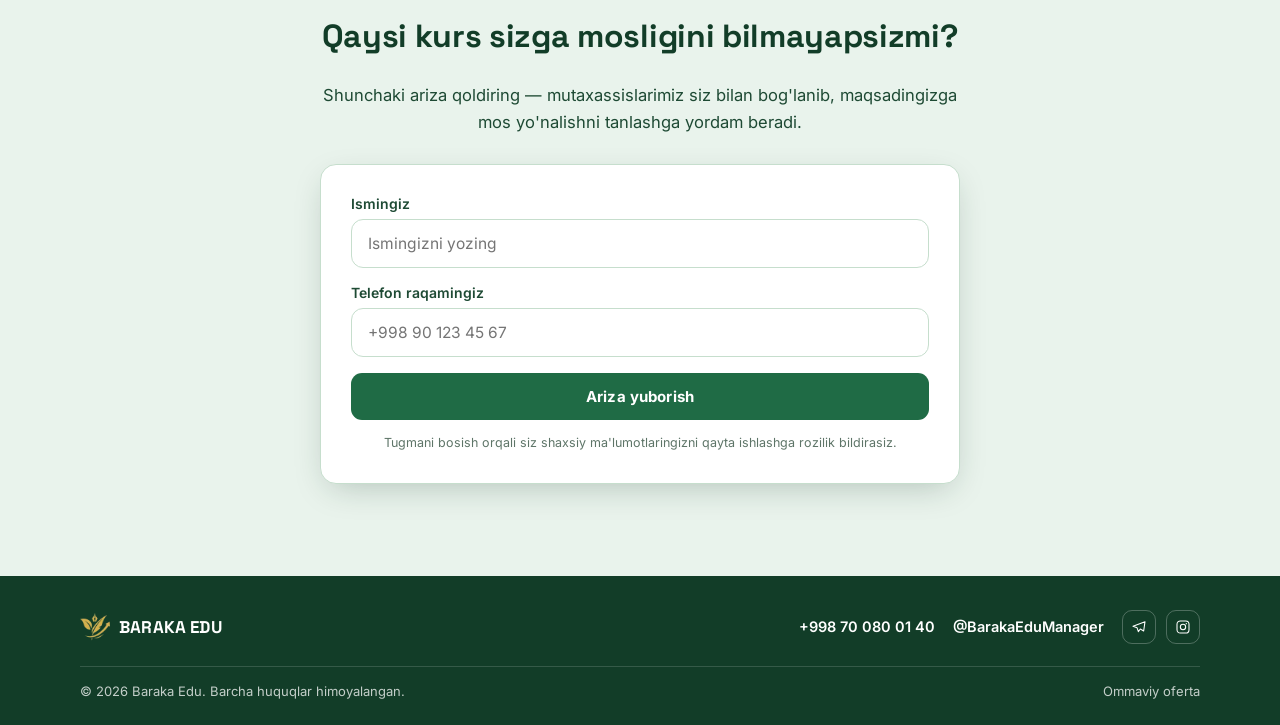
==== commit 5cb9bfb6: "good" ====
--- a/index.html
+++ b/index.html
@@ -24,7 +24,7 @@
 <link rel="icon" href="img/favicon.webp" type="image/webp">
 <link rel="preload" href="fonts/inter-latin-400-normal.woff2" as="font" type="font/woff2" crossorigin>
 <link rel="preload" href="fonts/space-grotesk-latin-700-normal.woff2" as="font" type="font/woff2" crossorigin>
-<link rel="stylesheet" href="baraka.css?v=5">
+<link rel="stylesheet" href="baraka.css?v=6">
 <script type="application/ld+json">
 {
  "@context": "https://schema.org",
@@ -305,7 +305,7 @@
       </div>
 
       <div class="speaker">
-        <img src="img/Nodirxon.webp" alt="Nodirxon Pulatov" onerror="this.src='img/logo.webp';this.style.objectFit='contain';this.style.padding='40px'">
+        <div class="speaker-ph" role="img" aria-label="Nodirxon Pulatov"><span>NP</span></div>
         <div class="body">
           <h3>Nodirxon Pulatov</h3>
           <div class="role">"Sotuv menejeri: 0 dan natijagacha" kursi ustozi</div>
@@ -378,4 +378,4 @@
 <script src="lead.js?v=5" defer></script>
 <script src="form-main.js?v=5" defer></script>
 </body>
-</html>
+</html>
--- a/baraka.css
+++ b/baraka.css
@@ -514,3 +514,20 @@
 }
 .yt-facade:hover .yt-play{background:var(--rust);}
 .yt-facade:focus-visible{outline:3px solid var(--gold);outline-offset:-3px;}
+
+/* ===== Плейсхолдер спикера (пока нет фото) ===== */
+.speaker-ph{
+  width:100%;aspect-ratio:4/3.4;
+  background:linear-gradient(150deg, var(--green-light) 0%, var(--paper-2) 100%);
+  display:flex;align-items:center;justify-content:center;
+  border-bottom:1px solid var(--line);
+}
+.speaker-ph span{
+  font-family:var(--display);font-weight:700;font-size:52px;
+  color:var(--green);opacity:0.42;letter-spacing:0.04em;
+}
+/* В hero-блоке лендинга — своя пропорция и скругление */
+.hero-photo .speaker-ph.hero-ph{
+  aspect-ratio:3/3.6;max-width:380px;margin:0 auto;
+  border-radius:var(--radius);border:1px solid var(--line);
+}
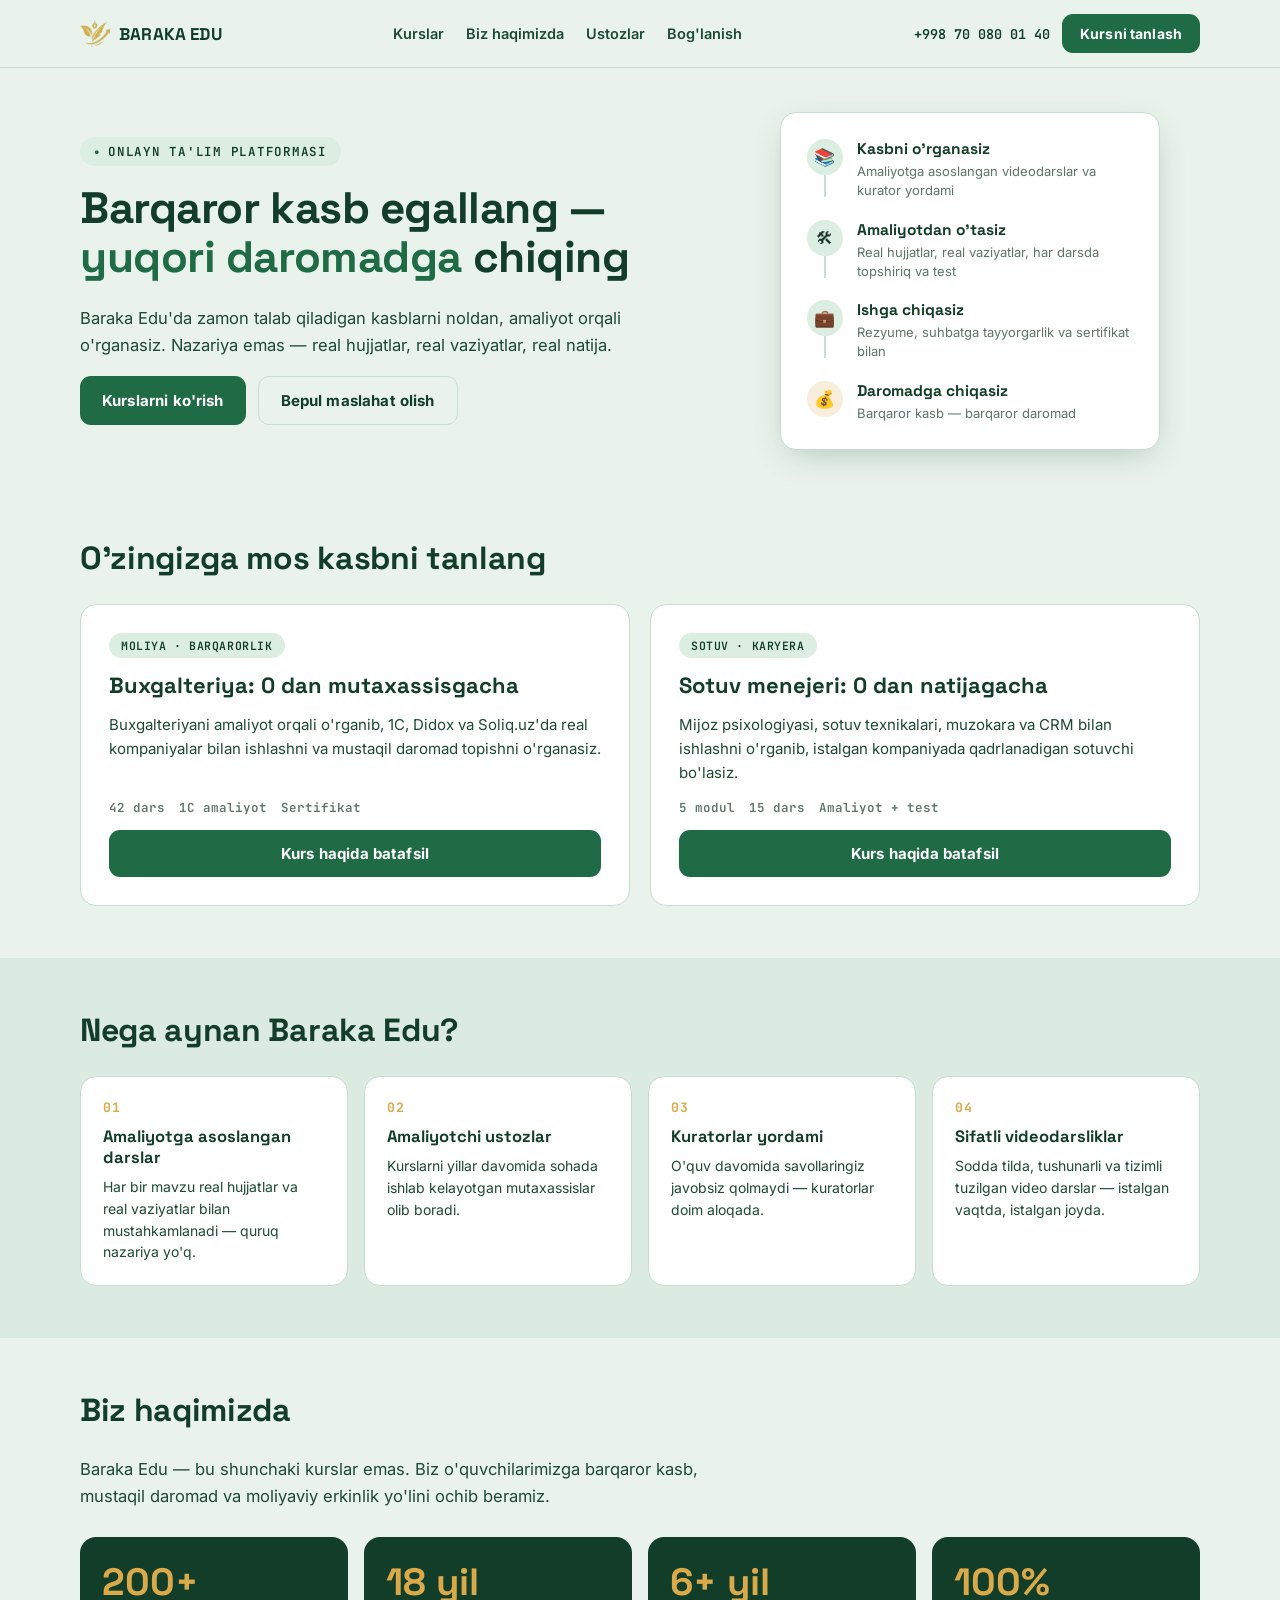
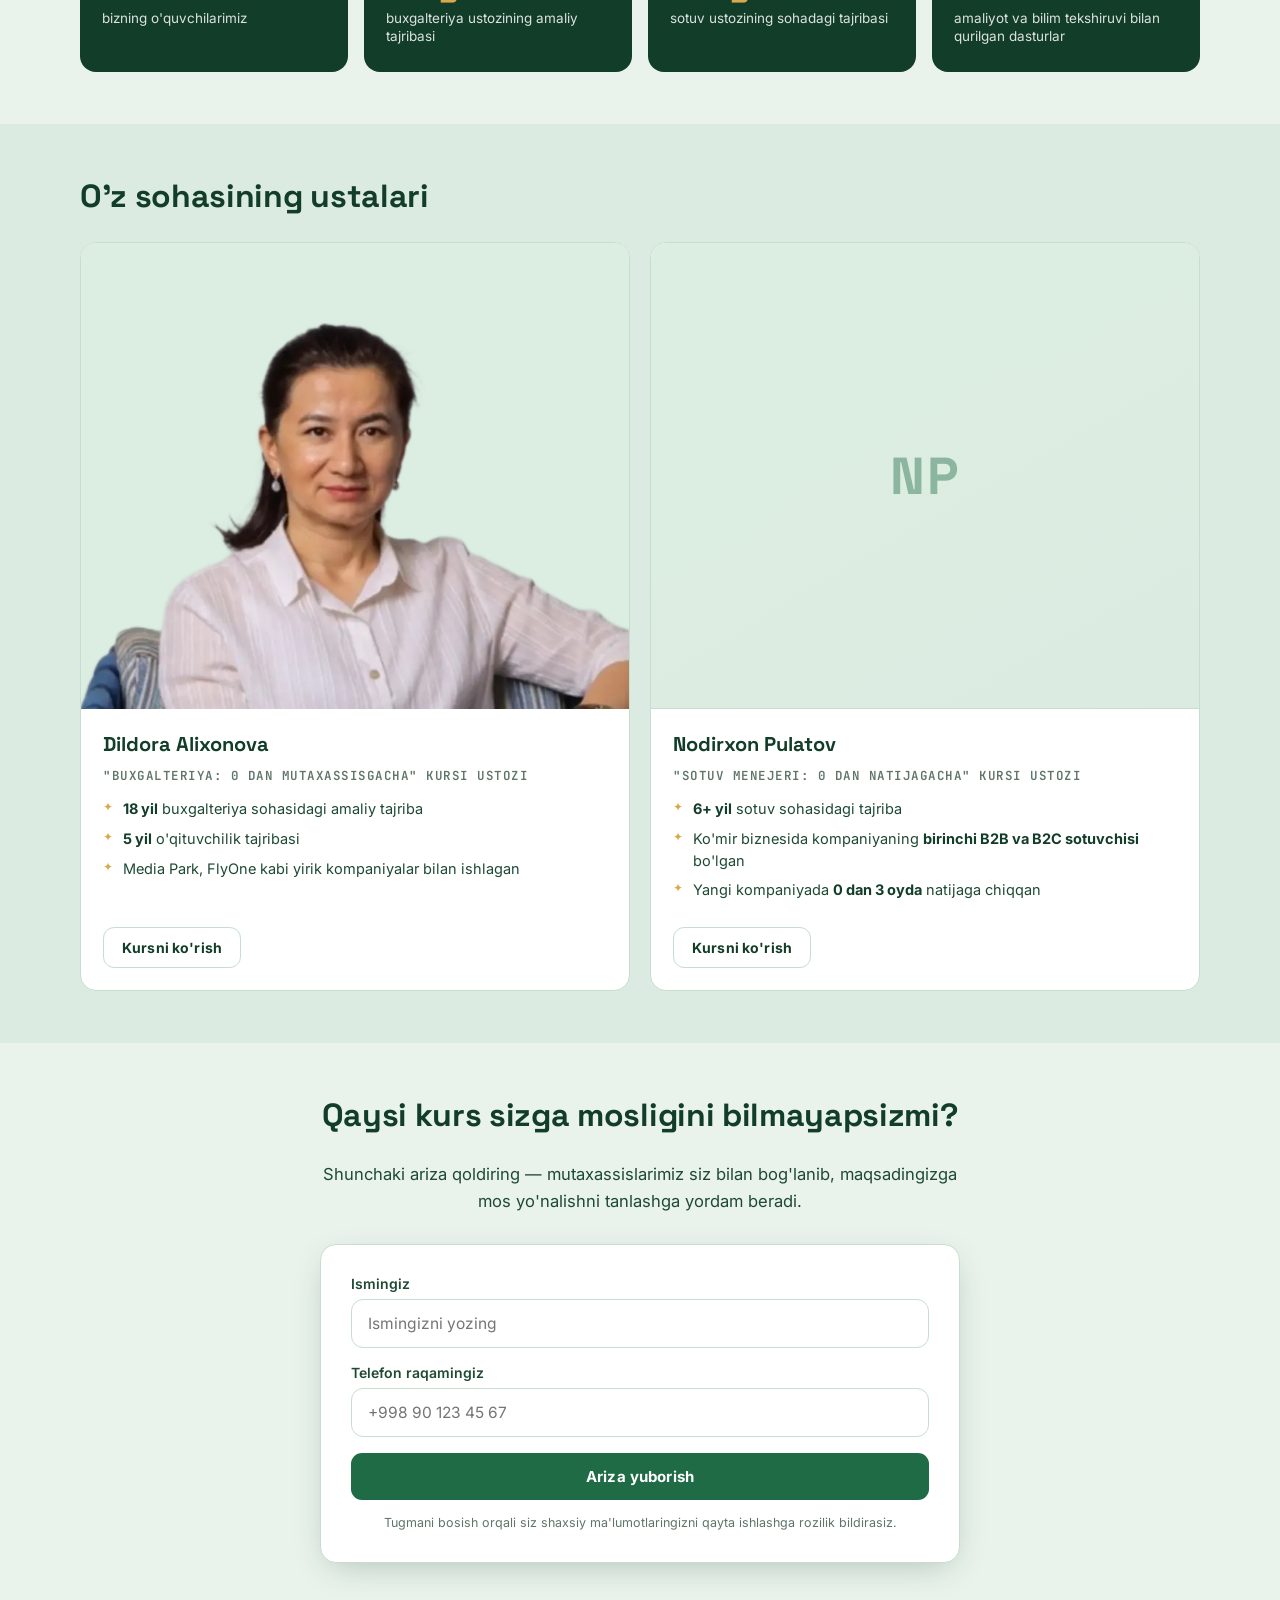
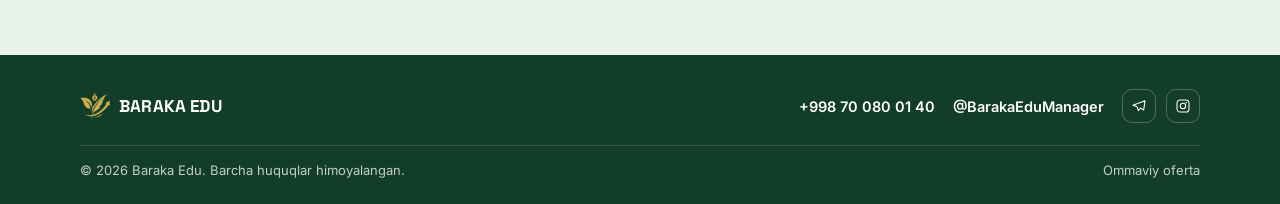
==== commit 4fc2ceee: "optimized" ====
--- a/index.html
+++ b/index.html
@@ -24,7 +24,7 @@
 <link rel="icon" href="img/favicon.webp" type="image/webp">
 <link rel="preload" href="fonts/inter-latin-400-normal.woff2" as="font" type="font/woff2" crossorigin>
 <link rel="preload" href="fonts/space-grotesk-latin-700-normal.woff2" as="font" type="font/woff2" crossorigin>
-<link rel="stylesheet" href="baraka.css?v=6">
+<link rel="stylesheet" href="baraka.css?v=7">
 <script type="application/ld+json">
 {
  "@context": "https://schema.org",
--- a/baraka.css
+++ b/baraka.css
@@ -51,7 +51,7 @@
   color:var(--ink);
   -webkit-font-smoothing:antialiased;
 }
-img{max-width:100%;display:block;}
+img{max-width:100%;height:auto;display:block;}
 a{color:inherit;text-decoration:none;}
 button{font-family:inherit;cursor:pointer;}
 
@@ -133,7 +133,7 @@
 }
 .hero-photo{position:relative;}
 .hero-photo img{
-  width:100%;max-width:380px;margin:0 auto;
+  width:100%;height:auto;max-width:380px;margin:0 auto;
   border-radius:var(--radius);
 }
 .hero-photo::before{
@@ -215,7 +215,7 @@
   border-radius:var(--radius);overflow:hidden;
   display:flex;flex-direction:column;
 }
-.speaker img{width:100%;aspect-ratio:4/3.4;object-fit:cover;object-position:top;background:var(--green-light);}
+.speaker img{width:100%;height:auto;aspect-ratio:4/3.4;object-fit:cover;object-position:top;background:var(--green-light);}
 .speaker .body{padding:22px;display:flex;flex-direction:column;gap:10px;}
 .speaker h3{font-family:var(--display);font-size:20px;font-weight:700;color:var(--green-deep);margin:0;}
 .speaker .role{font-family:var(--mono);font-size:12.5px;font-weight:600;color:var(--muted);text-transform:uppercase;letter-spacing:0.04em;}
@@ -501,7 +501,7 @@
   position:absolute;inset:0;width:100%;height:100%;padding:0;border:0;
   background:var(--green-deep);cursor:pointer;display:block;overflow:hidden;
 }
-.yt-facade img{width:100%;height:100%;object-fit:cover;transition:transform .3s ease;}
+.yt-facade img{width:100%;height:100%!important;object-fit:cover;transition:transform .3s ease;}
 .yt-facade:hover img{transform:scale(1.04);}
 .yt-facade .yt-play{
   position:absolute;top:50%;left:50%;transform:translate(-50%,-50%);
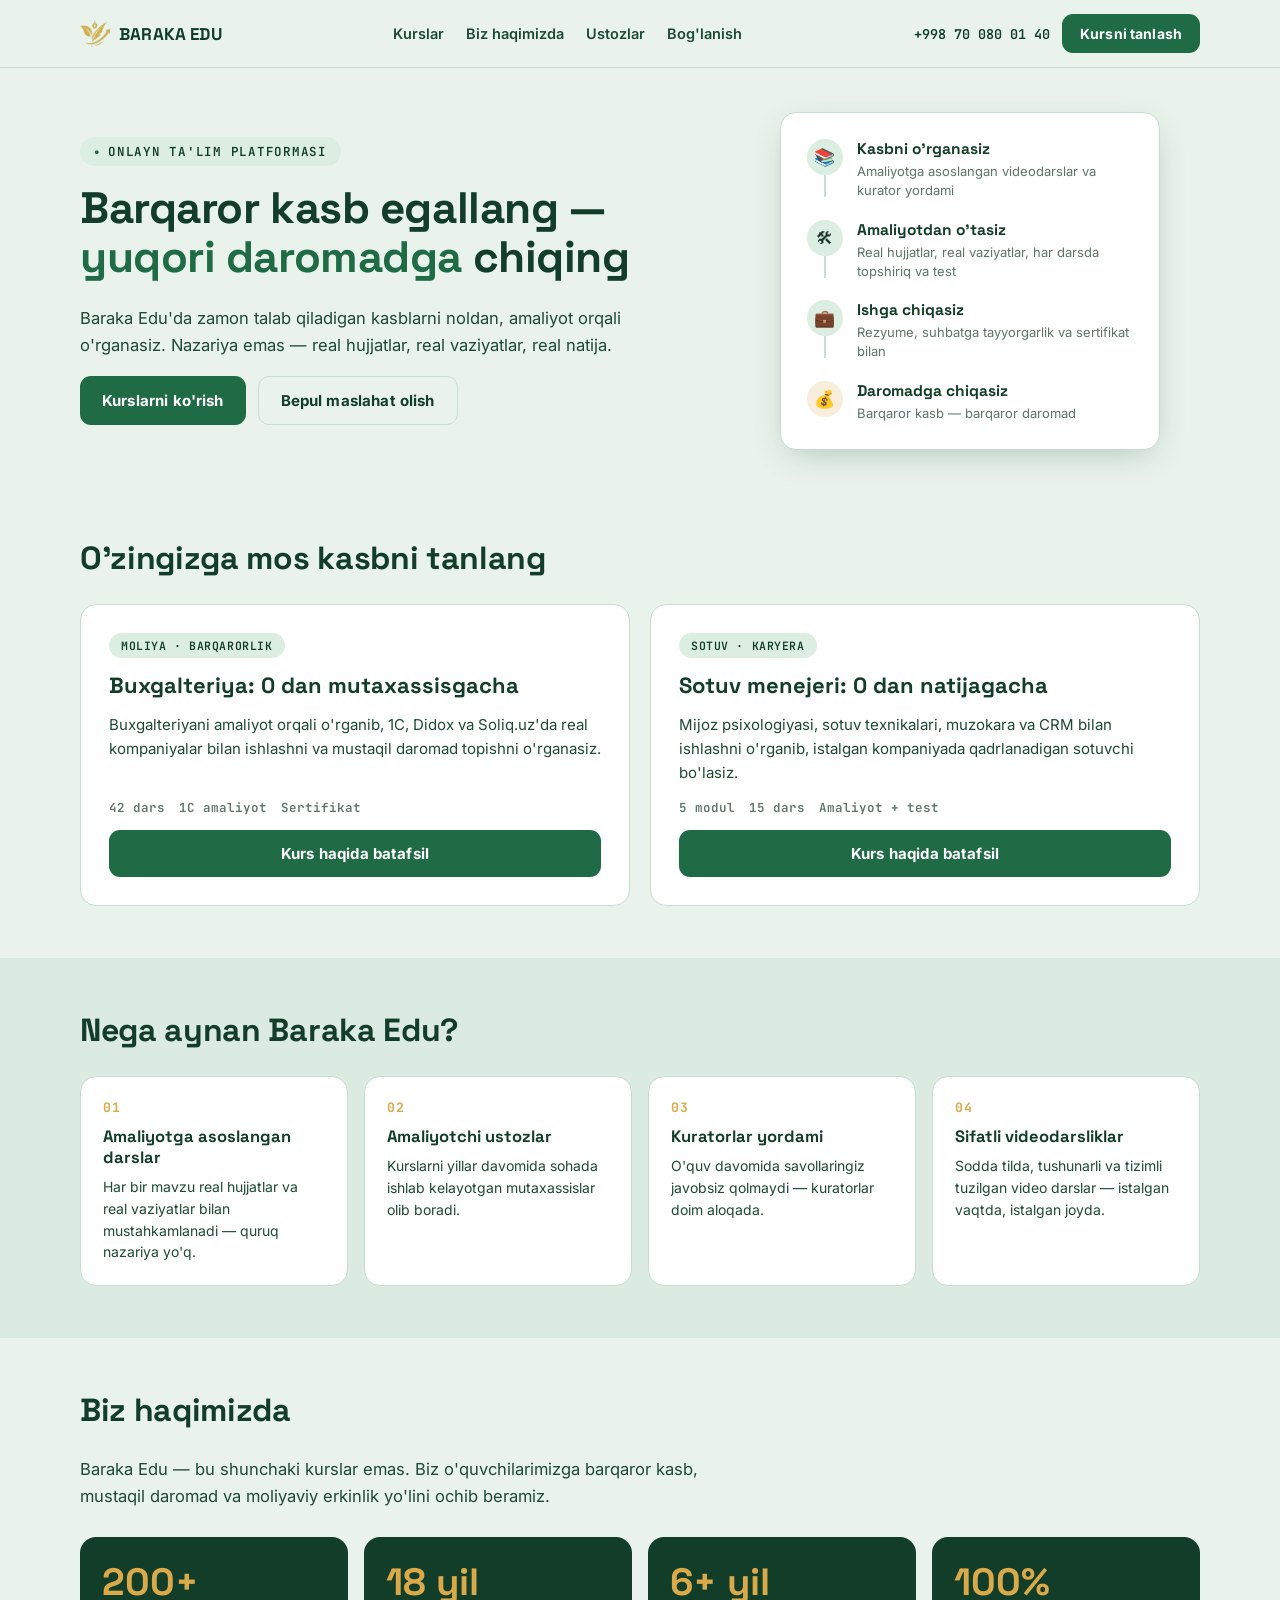
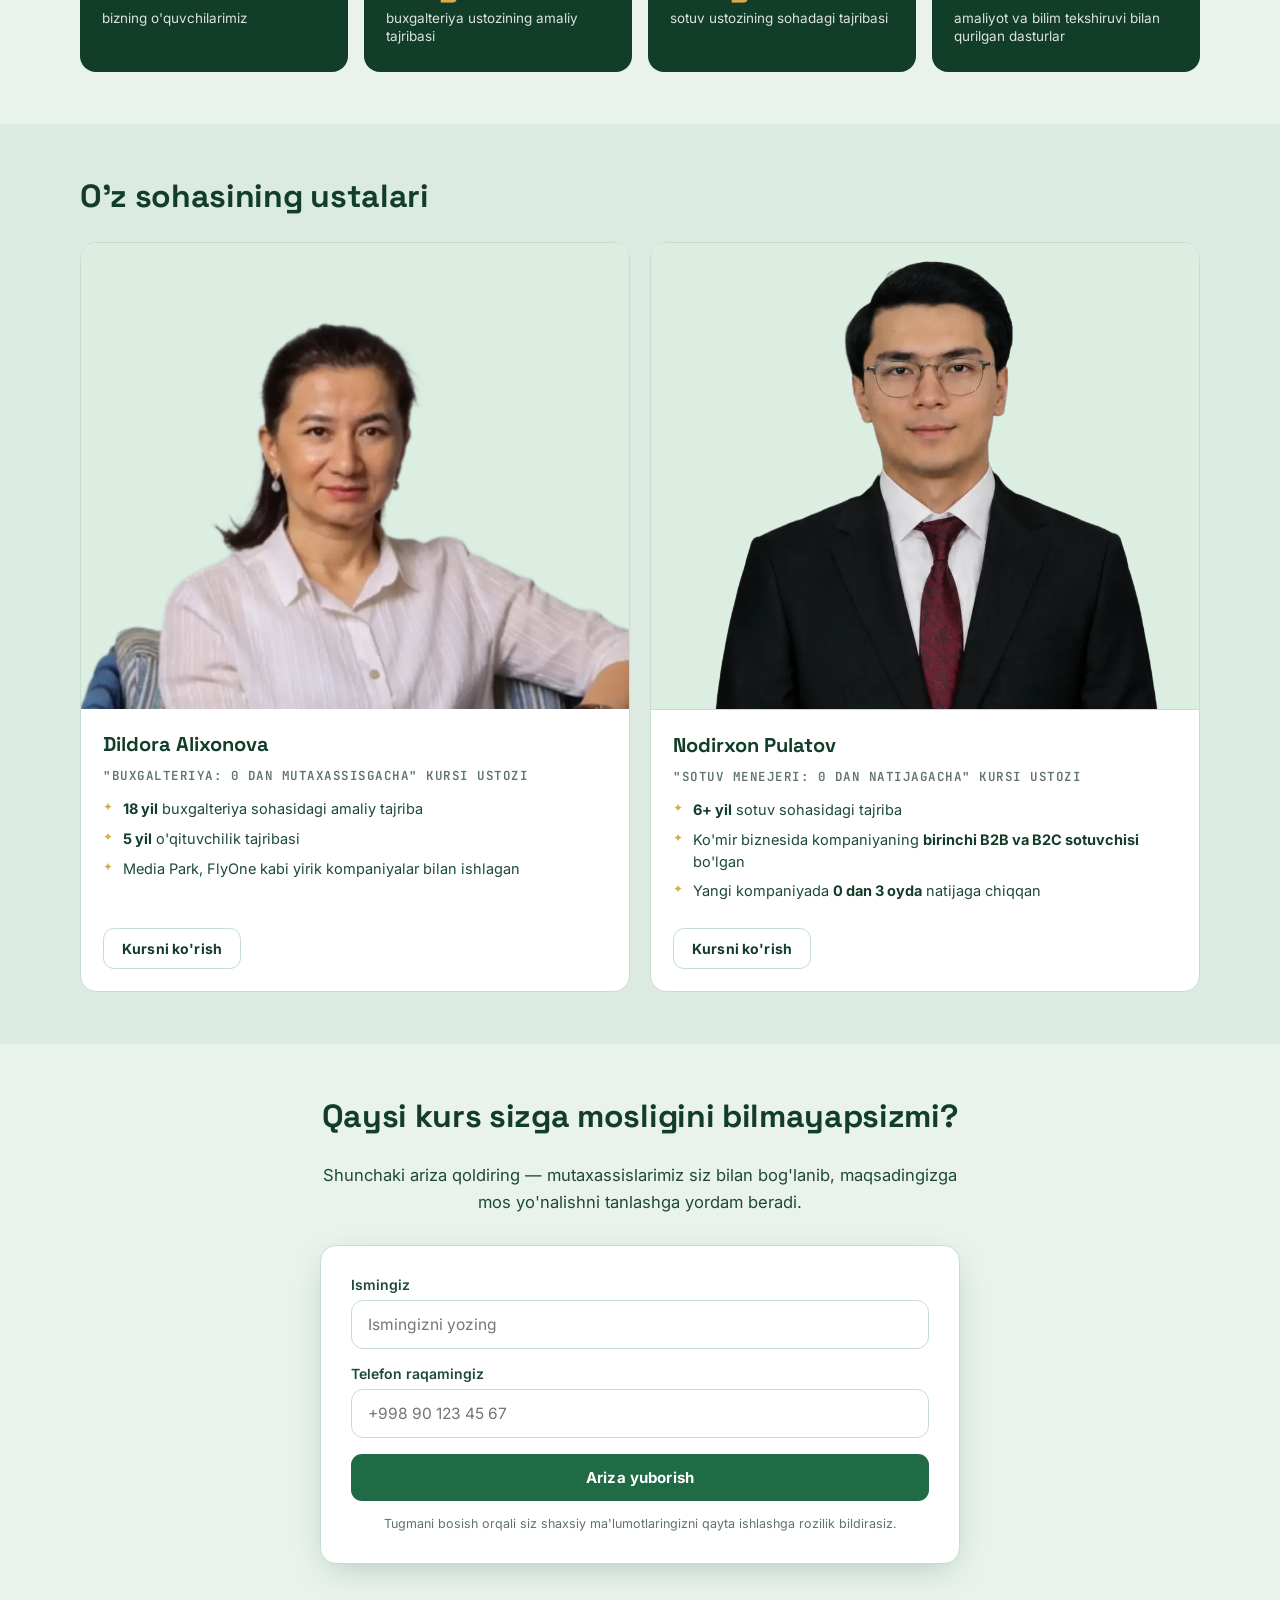
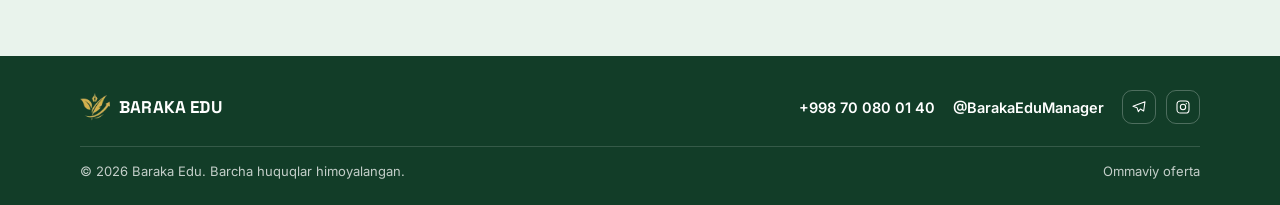
==== commit 60beb066: "Replace placeholder instructor photos with Nodirxon Pulatov headshot The previous hero photo image w" ====
--- a/index.html
+++ b/index.html
@@ -305,7 +305,7 @@
       </div>
 
       <div class="speaker">
-        <div class="speaker-ph" role="img" aria-label="Nodirxon Pulatov"><span>NP</span></div>
+        <div class="speaker-ph" role="img" aria-label="Nodirxon Pulatov"><img src="img/NNN.webp" alt="Nodirxon Pulatov"></div>
         <div class="body">
           <h3>Nodirxon Pulatov</h3>
           <div class="role">"Sotuv menejeri: 0 dan natijagacha" kursi ustozi</div>
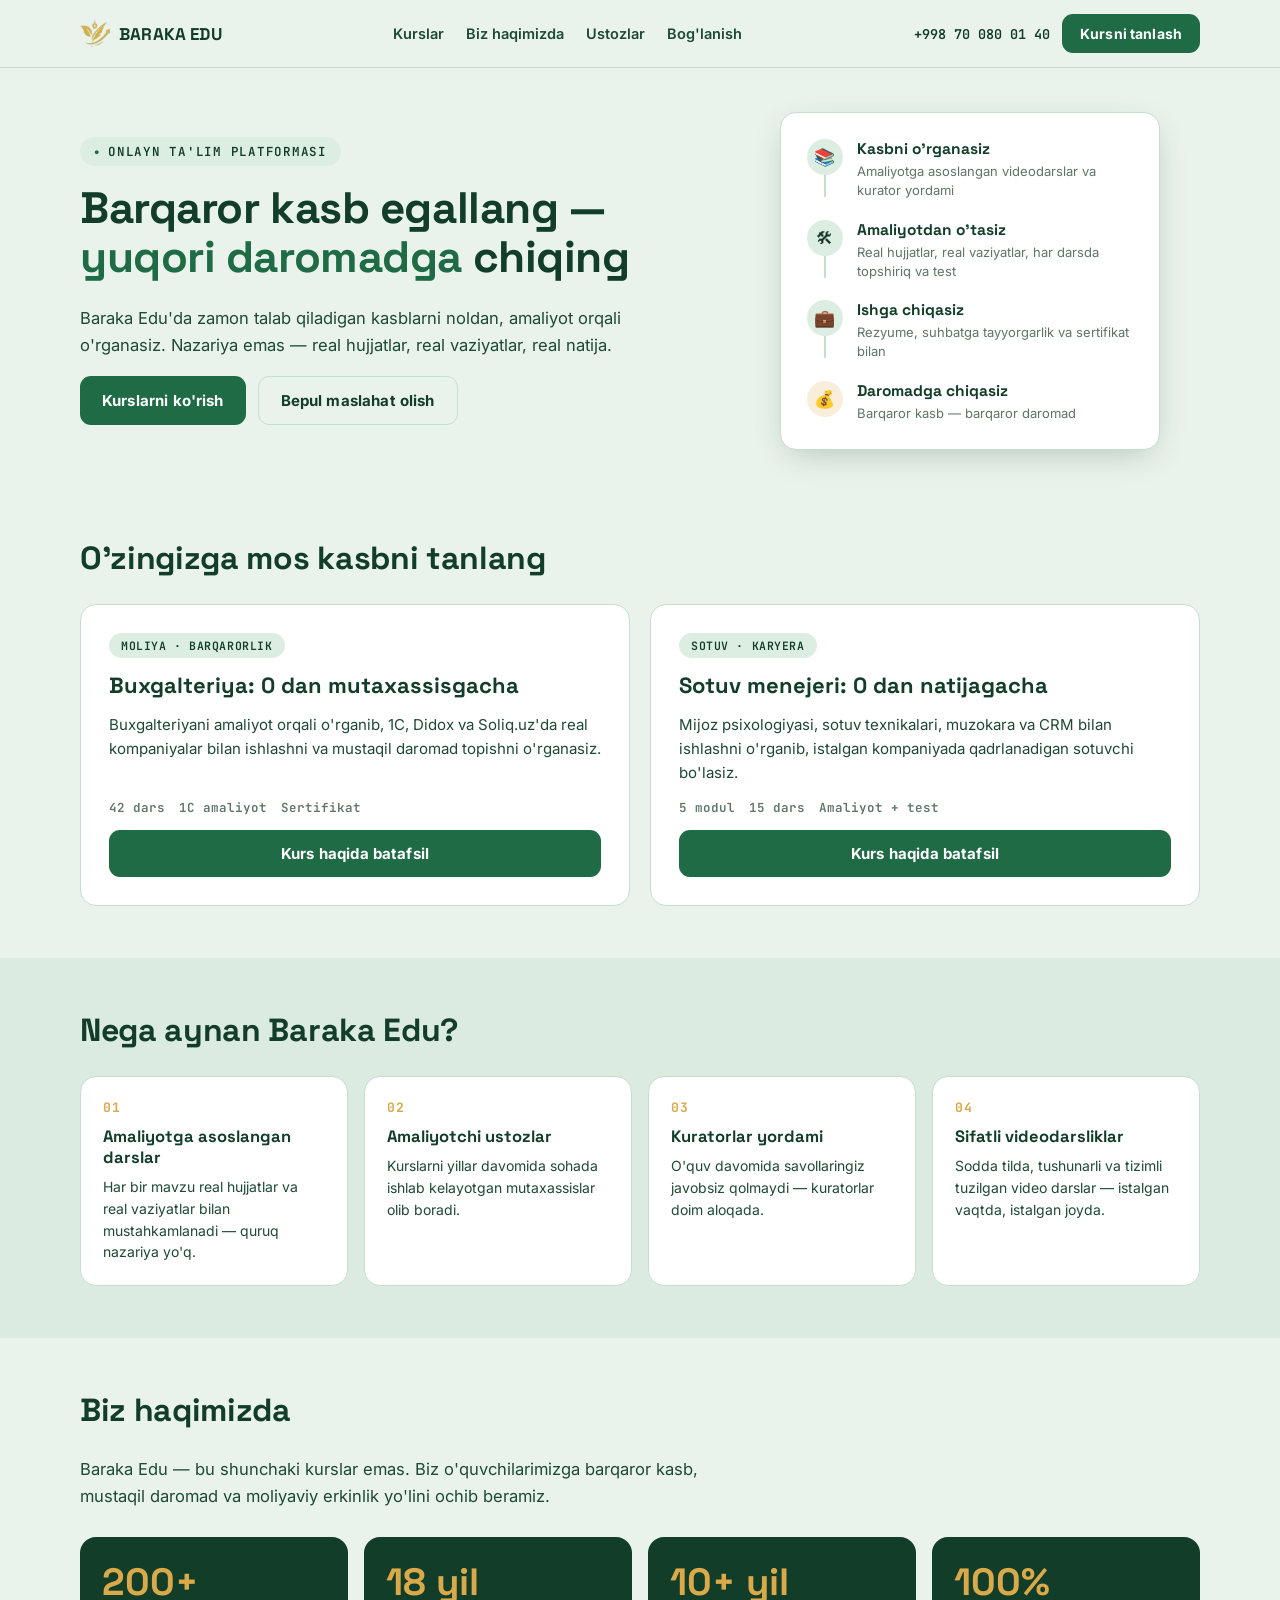
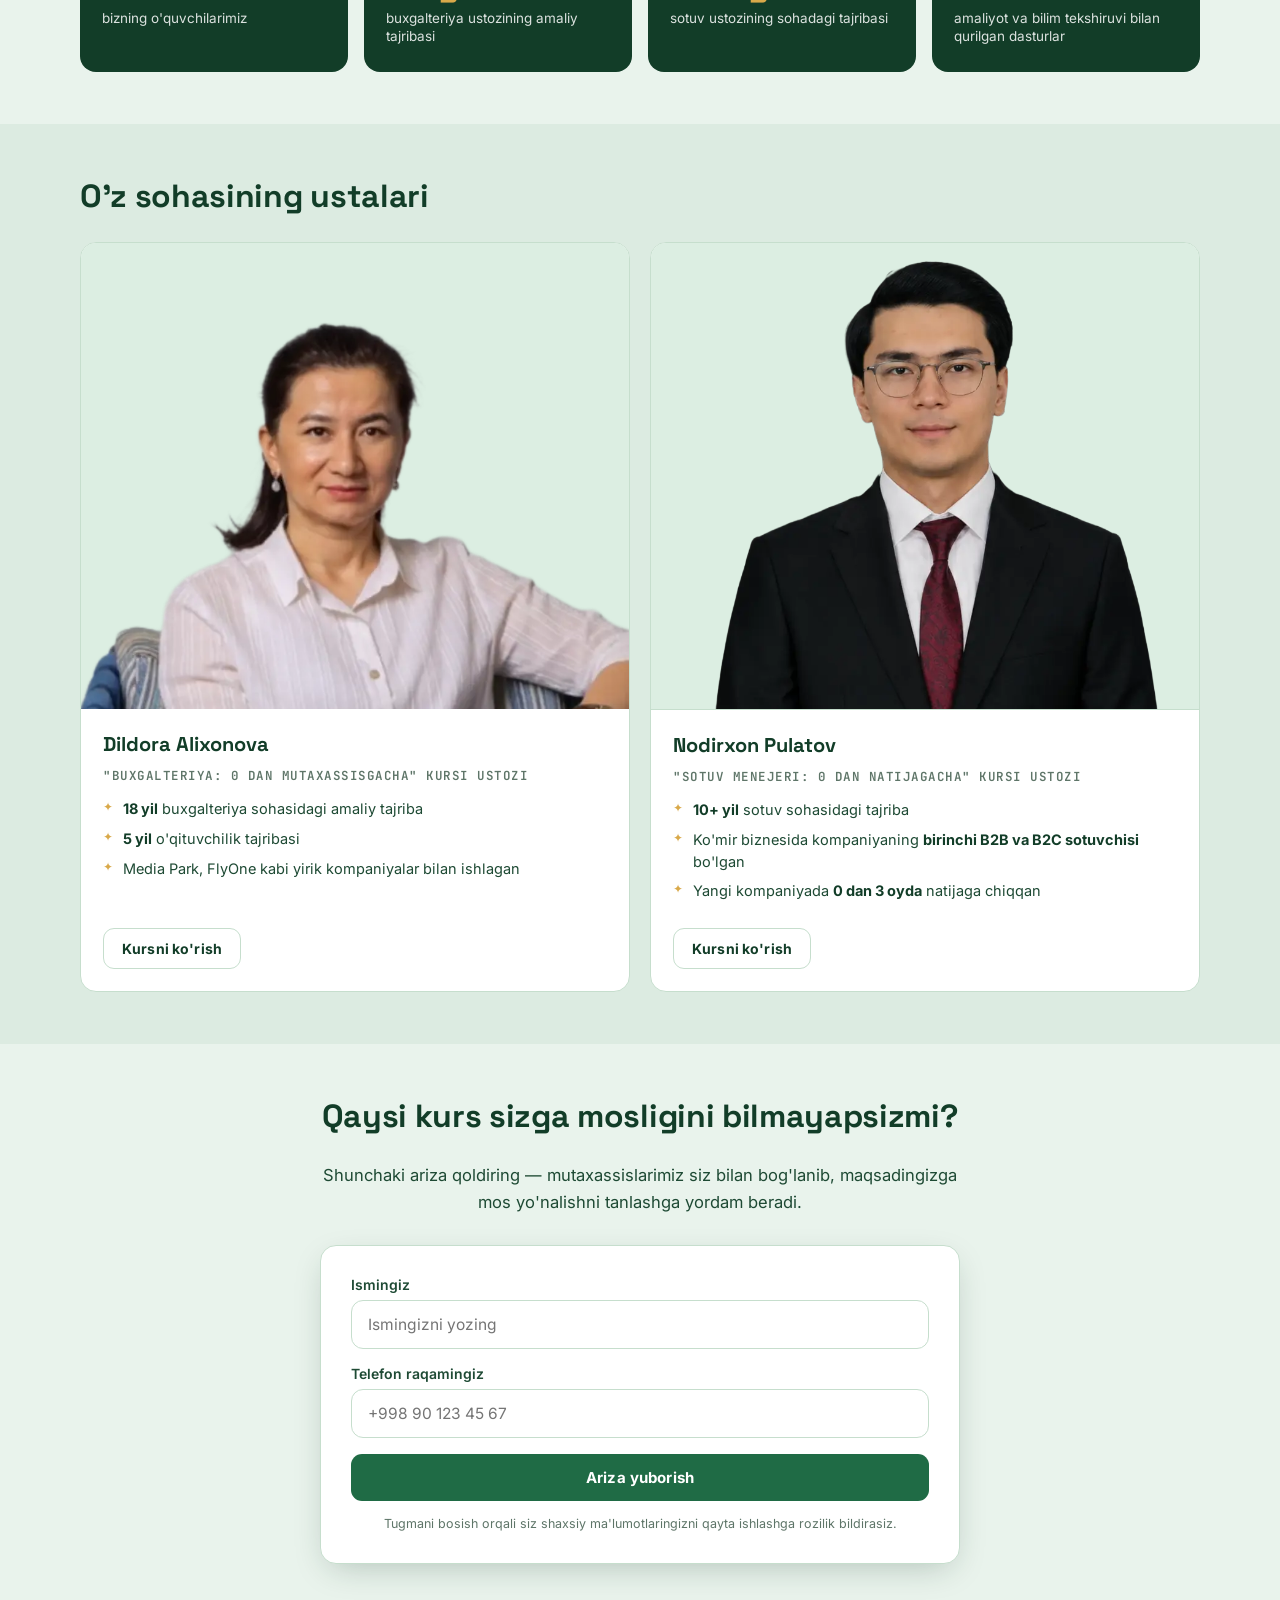
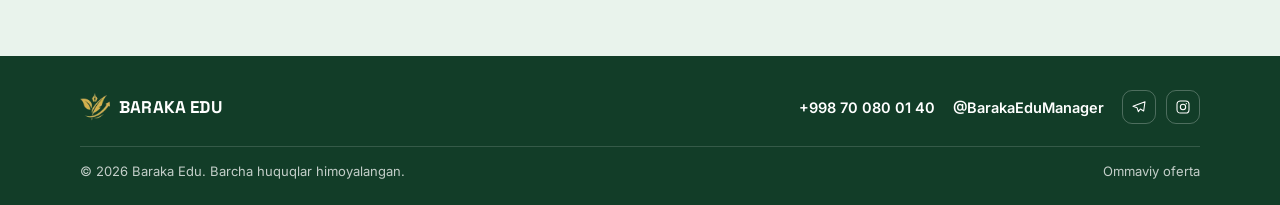
==== commit acb74123: "Update Nodirxon Pulatov's sales experience from 6+ to 10+ years Co-Authored-By: Claude Sonnet 5 <nor" ====
--- a/index.html
+++ b/index.html
@@ -24,7 +24,7 @@
 <link rel="icon" href="img/favicon.webp" type="image/webp">
 <link rel="preload" href="fonts/inter-latin-400-normal.woff2" as="font" type="font/woff2" crossorigin>
 <link rel="preload" href="fonts/space-grotesk-latin-700-normal.woff2" as="font" type="font/woff2" crossorigin>
-<link rel="stylesheet" href="baraka.css?v=7">
+<link rel="stylesheet" href="baraka.css?v=8">
 <script type="application/ld+json">
 {
  "@context": "https://schema.org",
@@ -131,7 +131,7 @@
     "instructor": {
      "@type": "Person",
      "name": "Nodirxon Pulatov",
-     "description": "6+ yillik sotuv tajribasi. Ko'mir biznesida kompaniyaning birinchi B2B va B2C sotuvchisi bo'lgan, yangi kompaniyada 0 dan 3 oyda natijaga chiqqan."
+     "description": "10+ yillik sotuv tajribasi. Ko'mir biznesida kompaniyaning birinchi B2B va B2C sotuvchisi bo'lgan, yangi kompaniyada 0 dan 3 oyda natijaga chiqqan."
     }
    },
    "numberOfCredits": 15,
@@ -273,7 +273,7 @@
         <div class="l">buxgalteriya ustozining amaliy tajribasi</div>
       </div>
       <div class="stat">
-        <div class="n">6+ yil</div>
+        <div class="n">10+ yil</div>
         <div class="l">sotuv ustozining sohadagi tajribasi</div>
       </div>
       <div class="stat">
@@ -310,7 +310,7 @@
           <h3>Nodirxon Pulatov</h3>
           <div class="role">"Sotuv menejeri: 0 dan natijagacha" kursi ustozi</div>
           <ul>
-            <li><b>6+ yil</b> sotuv sohasidagi tajriba</li>
+            <li><b>10+ yil</b> sotuv sohasidagi tajriba</li>
             <li>Ko'mir biznesida kompaniyaning <b>birinchi B2B va B2C sotuvchisi</b> bo'lgan</li>
             <li>Yangi kompaniyada <b>0 dan 3 oyda</b> natijaga chiqqan</li>
           </ul>
@@ -375,7 +375,7 @@
   </div>
 </footer>
 
-<script src="lead.js?v=5" defer></script>
+<script src="lead.js?v=6" defer></script>
 <script src="form-main.js?v=5" defer></script>
 </body>
 </html>
--- a/baraka.css
+++ b/baraka.css
@@ -316,6 +316,9 @@
 .quiz-done h3{font-family:var(--display);color:var(--green-deep);margin:0 0 8px;}
 .quiz-done p{color:var(--ink-2);margin:0;line-height:1.6;}
 .quiz-note{margin-top:14px;font-size:12.5px;color:var(--muted);line-height:1.5;text-align:center;}
+.quiz-agree{display:flex;align-items:flex-start;gap:9px;margin:2px 0 16px;font-size:12.5px;color:var(--muted);line-height:1.5;cursor:pointer;text-align:left;}
+.quiz-agree input{margin-top:2px;flex:0 0 auto;width:16px;height:16px;accent-color:var(--green);cursor:pointer;}
+.quiz-agree a{color:var(--green-deep);text-decoration:underline;}
 .quiz-err{display:none;margin-top:12px;font-size:13.5px;color:var(--rust);text-align:center;}
 
 /* ===== Footer ===== */
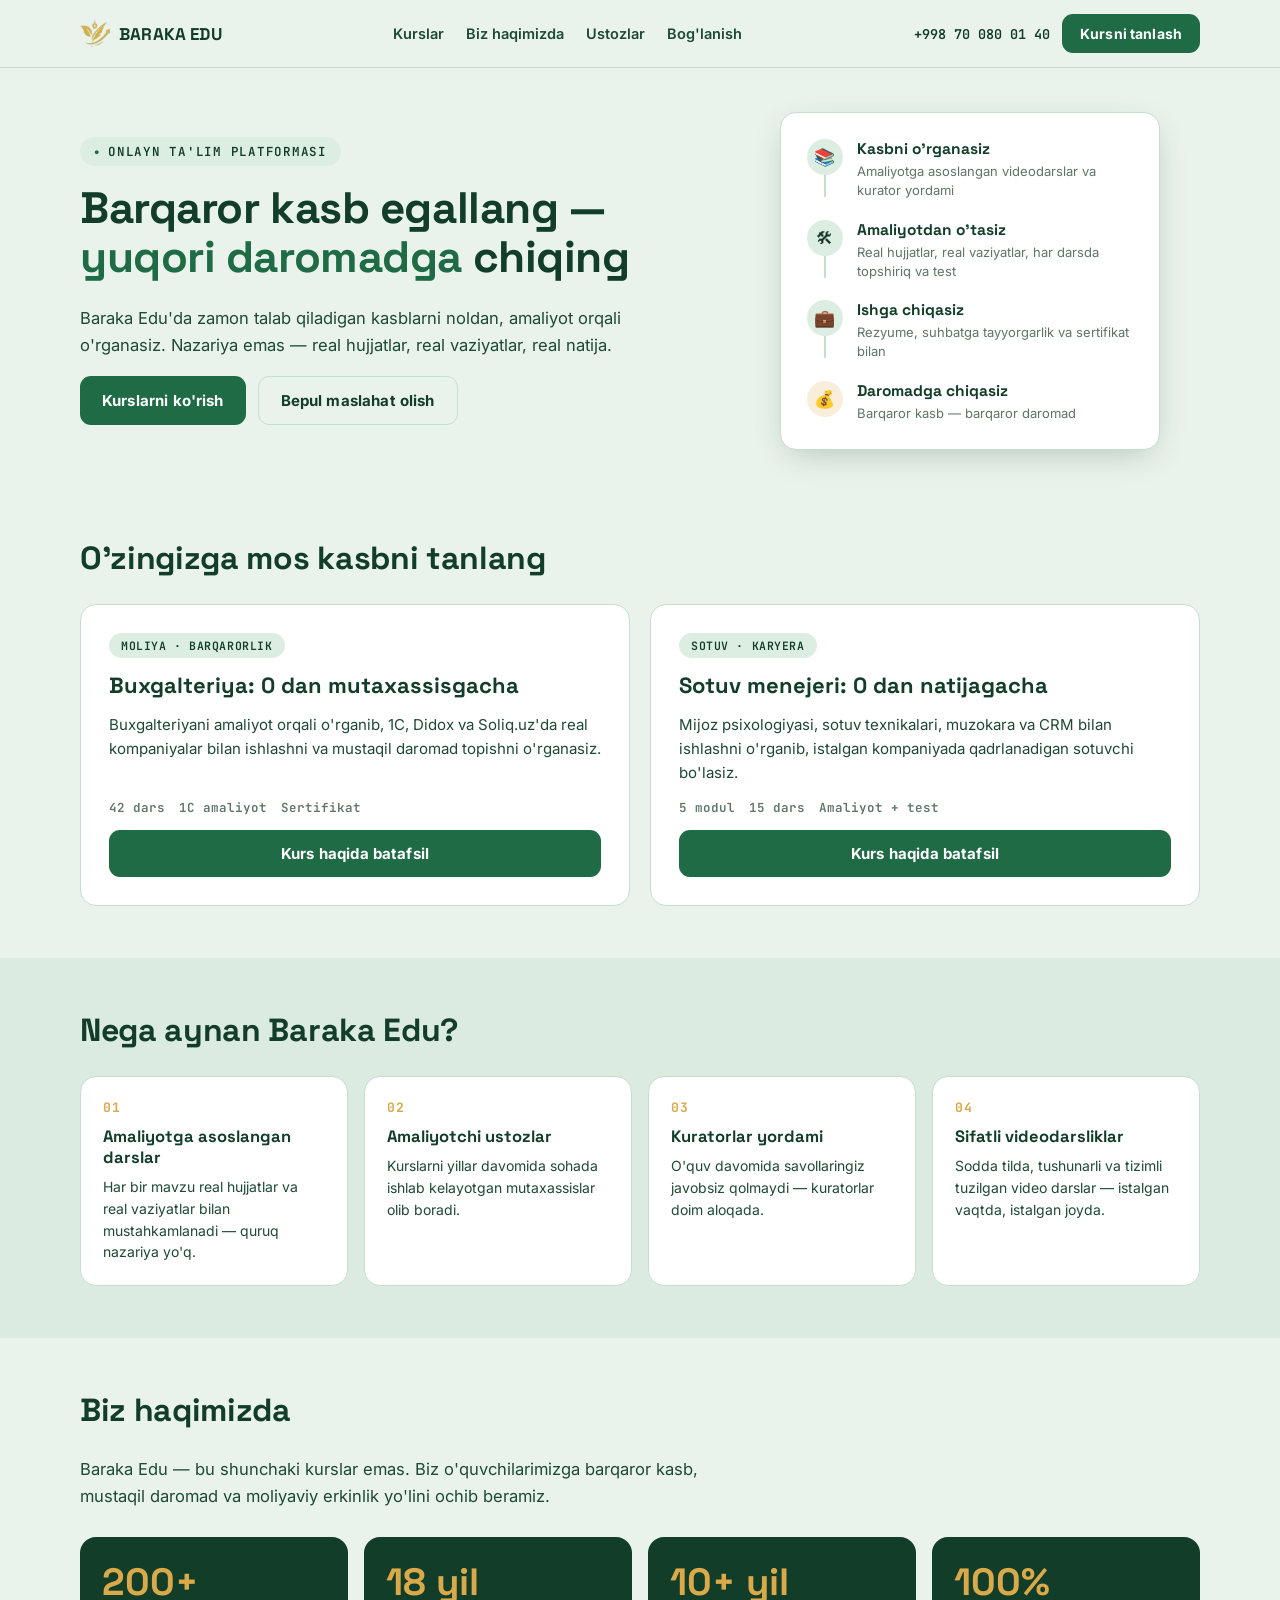
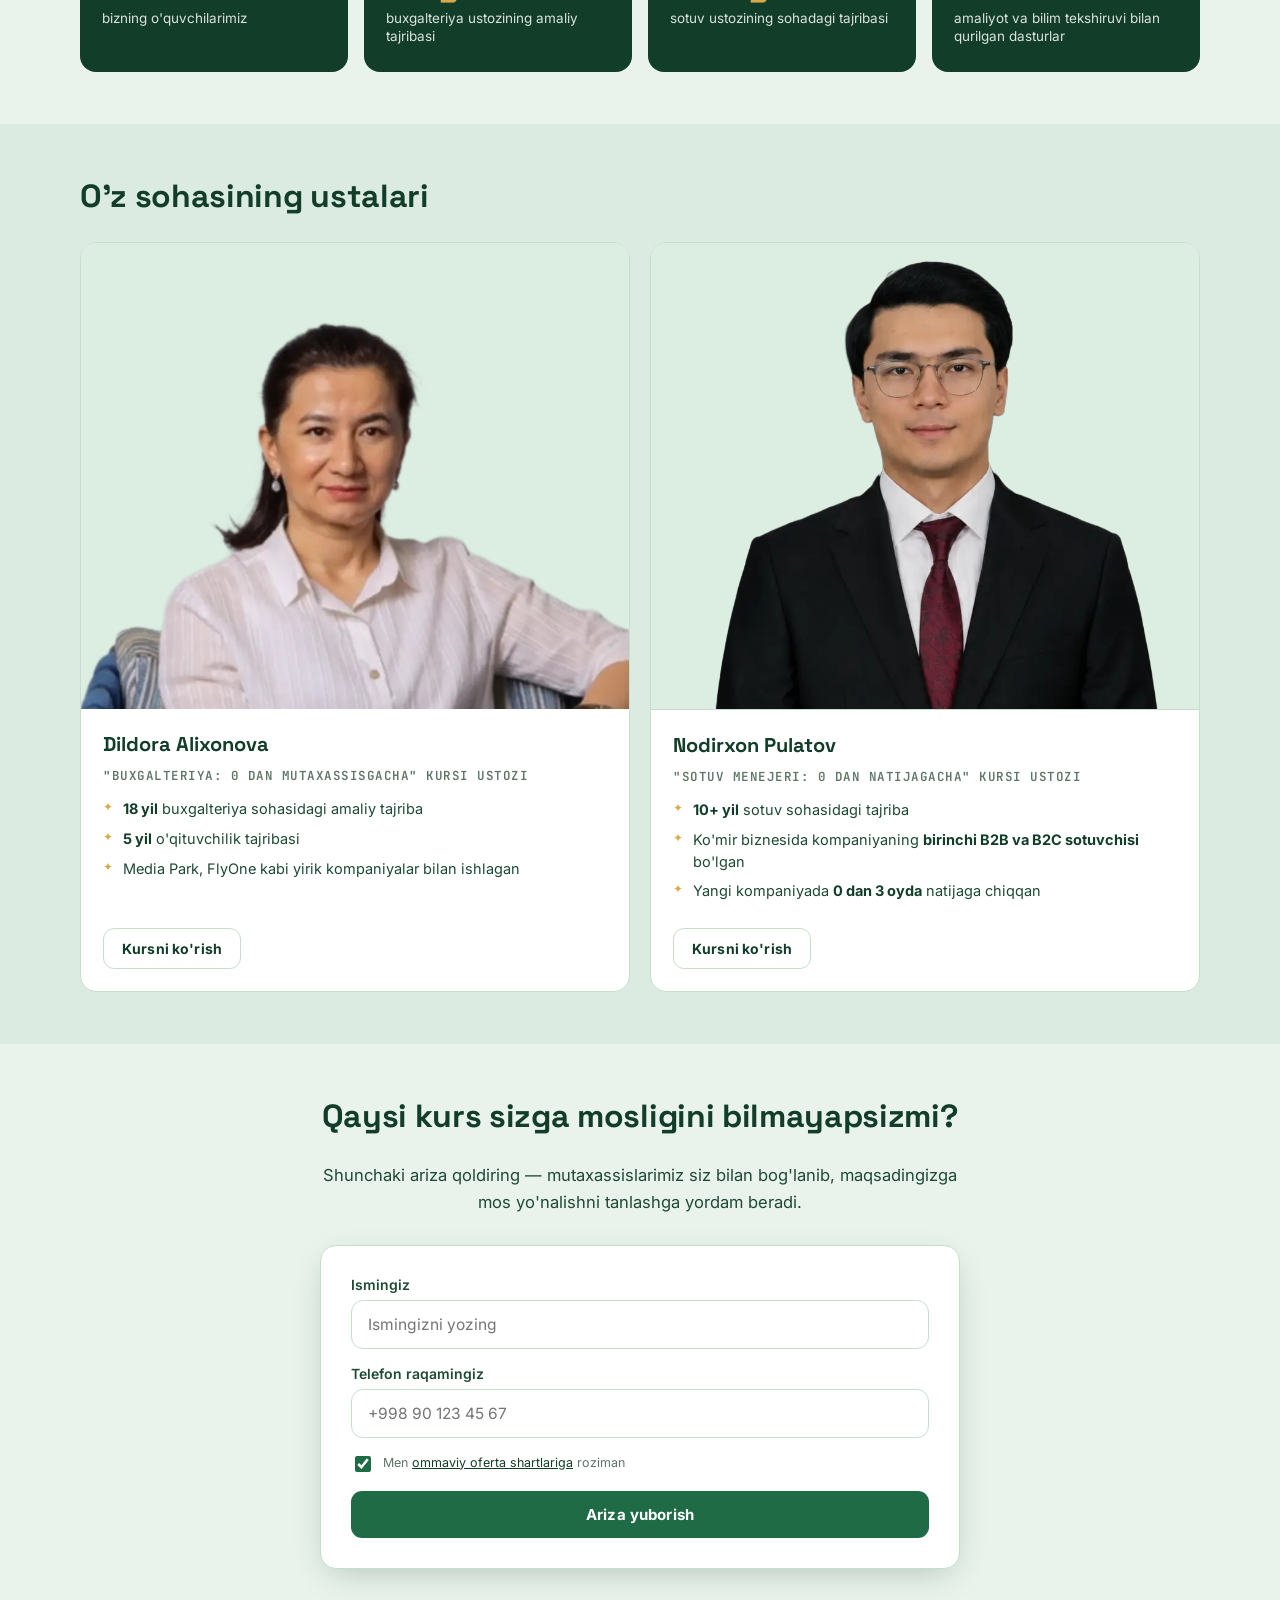
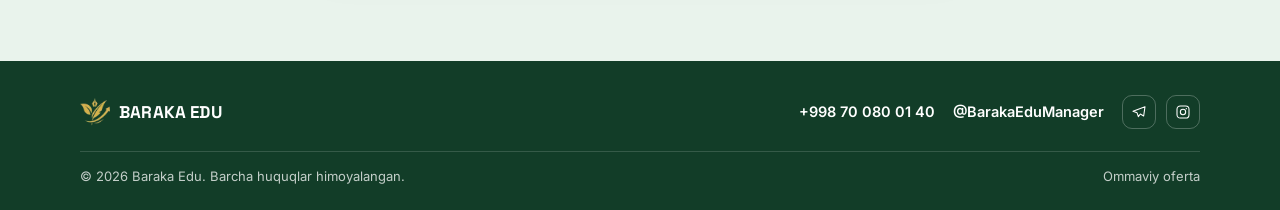
==== commit b3ae44a5: "Add checkout step and wire leads to Google Sheet columns Follows the dildoraalixanova.uz pipeline: q" ====
--- a/index.html
+++ b/index.html
@@ -336,9 +336,9 @@
         <label for="g-phone">Telefon raqamingiz</label>
         <input id="g-phone" type="tel" placeholder="+998 90 123 45 67" autocomplete="tel">
       </div>
+      <label class="quiz-agree"><input type="checkbox" id="g-agree" checked><span>Men <a href="/shartnoma" target="_blank" rel="noopener">ommaviy oferta shartlariga</a> roziman</span></label>
       <button class="btn btn-primary btn-block" id="g-submit">Ariza yuborish</button>
-      <div class="quiz-err" id="g-err">Iltimos, ism va telefon raqamingizni to'g'ri kiriting.</div>
-      <div class="quiz-note">Tugmani bosish orqali siz shaxsiy ma'lumotlaringizni qayta ishlashga rozilik bildirasiz.</div>
+      <div class="quiz-err" id="g-err">Iltimos, ism, telefon raqamingizni to'g'ri kiriting va shartlarga rozilik bering.</div>
       <div class="quiz-done" id="g-done" style="display:none;">
         <div class="big">✅</div>
         <h3>Arizangiz qabul qilindi!</h3>
--- a/baraka.css
+++ b/baraka.css
@@ -533,4 +533,123 @@
 .hero-photo .speaker-ph.hero-ph{
   aspect-ratio:3/3.6;max-width:380px;margin:0 auto;
   border-radius:var(--radius);border:1px solid var(--line);
-}+}
+/* ============================================================
+   CHECKOUT (/checkout) — 3-qadam: to'lov
+   ============================================================ */
+.co-wrap{max-width:520px;margin:0 auto;padding:26px 18px 60px;}
+
+/* Bosqichlar */
+.co-steps{display:flex;list-style:none;margin:0 0 26px;padding:0;counter-reset:none;}
+.co-step{flex:1;position:relative;text-align:center;font-size:11.5px;}
+.co-step::before{
+  content:"";position:absolute;top:13px;left:-50%;width:100%;height:2px;
+  background:var(--line);z-index:0;
+}
+.co-step:first-child::before{display:none;}
+.co-step.done::before,.co-step.active::before{background:var(--green);}
+.co-dot{
+  position:relative;z-index:1;display:flex;align-items:center;justify-content:center;
+  width:28px;height:28px;margin:0 auto 8px;border-radius:50%;
+  background:var(--paper-2);color:var(--muted);border:2px solid var(--line);
+  font-weight:700;font-size:13px;
+}
+.co-step.done .co-dot{background:var(--green);border-color:var(--green);color:#fff;}
+.co-step.active .co-dot{background:var(--green-deep);border-color:var(--green-deep);color:#fff;}
+.co-n{display:block;font-weight:700;color:var(--ink-2);}
+.co-l{display:block;color:var(--muted);margin-top:2px;}
+.co-step.active .co-n{color:var(--green-deep);}
+
+/* Ariza ma'lumotlari */
+.co-lead{
+  background:var(--card);border:1px solid var(--line);border-radius:var(--radius);
+  padding:16px 18px;margin-bottom:22px;font-size:14.5px;color:var(--ink-2);
+}
+.co-lead-head{color:var(--green);font-weight:700;margin-bottom:8px;}
+.co-lead-row{margin-top:3px;}
+.co-lead-row b{color:var(--ink);}
+
+/* Sarlavha */
+.co-title{
+  font-family:var(--display);font-size:23px;line-height:1.3;text-align:center;
+  color:var(--green-deep);margin:0 0 6px;
+}
+.co-sub{text-align:center;color:var(--muted);font-size:14.5px;margin:0 0 22px;}
+
+/* Narx */
+.co-price{
+  background:var(--green-light);border:1px solid var(--line);border-radius:var(--radius);
+  padding:22px 18px;text-align:center;margin-bottom:20px;
+}
+.co-price-badge{
+  font-family:var(--mono);font-size:12px;font-weight:700;color:var(--rust);
+  text-transform:uppercase;letter-spacing:.04em;margin-bottom:10px;
+}
+.co-price-main{font-family:var(--display);font-size:38px;font-weight:700;color:var(--green-deep);line-height:1.1;}
+.co-price-old{margin-top:8px;font-size:14px;color:var(--muted);}
+.co-price-note{margin-top:12px;font-size:12.5px;color:var(--muted);line-height:1.5;}
+
+/* Nima olasiz */
+.co-benefits{
+  border:1px dashed var(--line);border-radius:var(--radius);
+  padding:16px 18px;margin-bottom:16px;
+}
+.co-benefits-title{
+  font-family:var(--mono);font-size:11.5px;font-weight:700;color:var(--muted);
+  text-transform:uppercase;letter-spacing:.06em;margin-bottom:10px;
+}
+.co-benefits ul{
+  list-style:none;margin:0;padding:0;
+  display:grid;grid-template-columns:1fr 1fr;gap:8px 14px;
+}
+.co-benefits li{position:relative;padding-left:20px;font-size:14px;color:var(--ink-2);}
+.co-benefits li::before{content:"✓";position:absolute;left:0;color:var(--green);font-weight:700;}
+
+.co-secure{text-align:center;font-size:12.5px;color:var(--muted);margin:0 0 18px;line-height:1.5;}
+
+/* To'lov tugmalari */
+.co-pay{display:flex;flex-direction:column;gap:10px;}
+.co-pay-btn{
+  display:flex;align-items:center;justify-content:space-between;gap:14px;
+  background:var(--card);border:1.5px solid var(--line);border-radius:14px;
+  padding:14px 18px;text-decoration:none;transition:border-color .12s ease,transform .12s ease,box-shadow .12s ease;
+}
+.co-pay-btn:hover{border-color:var(--green);transform:translateY(-1px);box-shadow:var(--shadow);}
+.co-pay-btn img{height:26px;width:auto;flex:0 0 auto;}
+/* Click / Paylater — белые логотипы, на светлой карточке их нужно инвертировать */
+.co-pay-btn img.inv,.co-inst-btn img.inv{filter:invert(0.8);}
+.co-pay-btn span{font-size:14px;font-weight:600;color:var(--ink-2);text-align:right;}
+
+.co-timer{text-align:center;font-size:12.5px;color:var(--muted);margin:16px 0 24px;}
+
+/* Muddatli to'lov */
+.co-inst{margin-bottom:26px;}
+.co-inst-title{font-size:13.5px;font-weight:600;color:var(--ink-2);margin-bottom:10px;}
+.co-inst-grid{display:grid;grid-template-columns:1fr 1fr;gap:10px;}
+.co-inst-btn{
+  display:flex;align-items:center;justify-content:center;
+  background:var(--card);border:1.5px solid var(--line);border-radius:14px;
+  padding:16px 12px;text-decoration:none;min-height:60px;
+  transition:border-color .12s ease,transform .12s ease,box-shadow .12s ease;
+}
+.co-inst-btn:hover{border-color:var(--green);transform:translateY(-1px);box-shadow:var(--shadow);}
+.co-inst-btn img{max-height:26px;max-width:100%;width:auto;}
+
+/* Yordam */
+.co-help{text-align:center;}
+.co-help-text{font-size:13.5px;color:var(--muted);margin-bottom:12px;}
+.co-help-btn{
+  display:inline-block;background:var(--green-light);color:var(--green-deep);
+  border:1.5px solid var(--line);border-radius:999px;
+  padding:12px 22px;font-size:14px;font-weight:600;text-decoration:none;
+  transition:background .12s ease,border-color .12s ease;
+}
+.co-help-btn:hover{background:var(--paper-2);border-color:var(--green);}
+
+@media (max-width:420px){
+  .co-price-main{font-size:32px;}
+  .co-benefits ul{grid-template-columns:1fr;}
+  .co-pay-btn{padding:13px 15px;}
+  .co-pay-btn span{font-size:13px;}
+  .co-l{font-size:10.5px;}
+}
